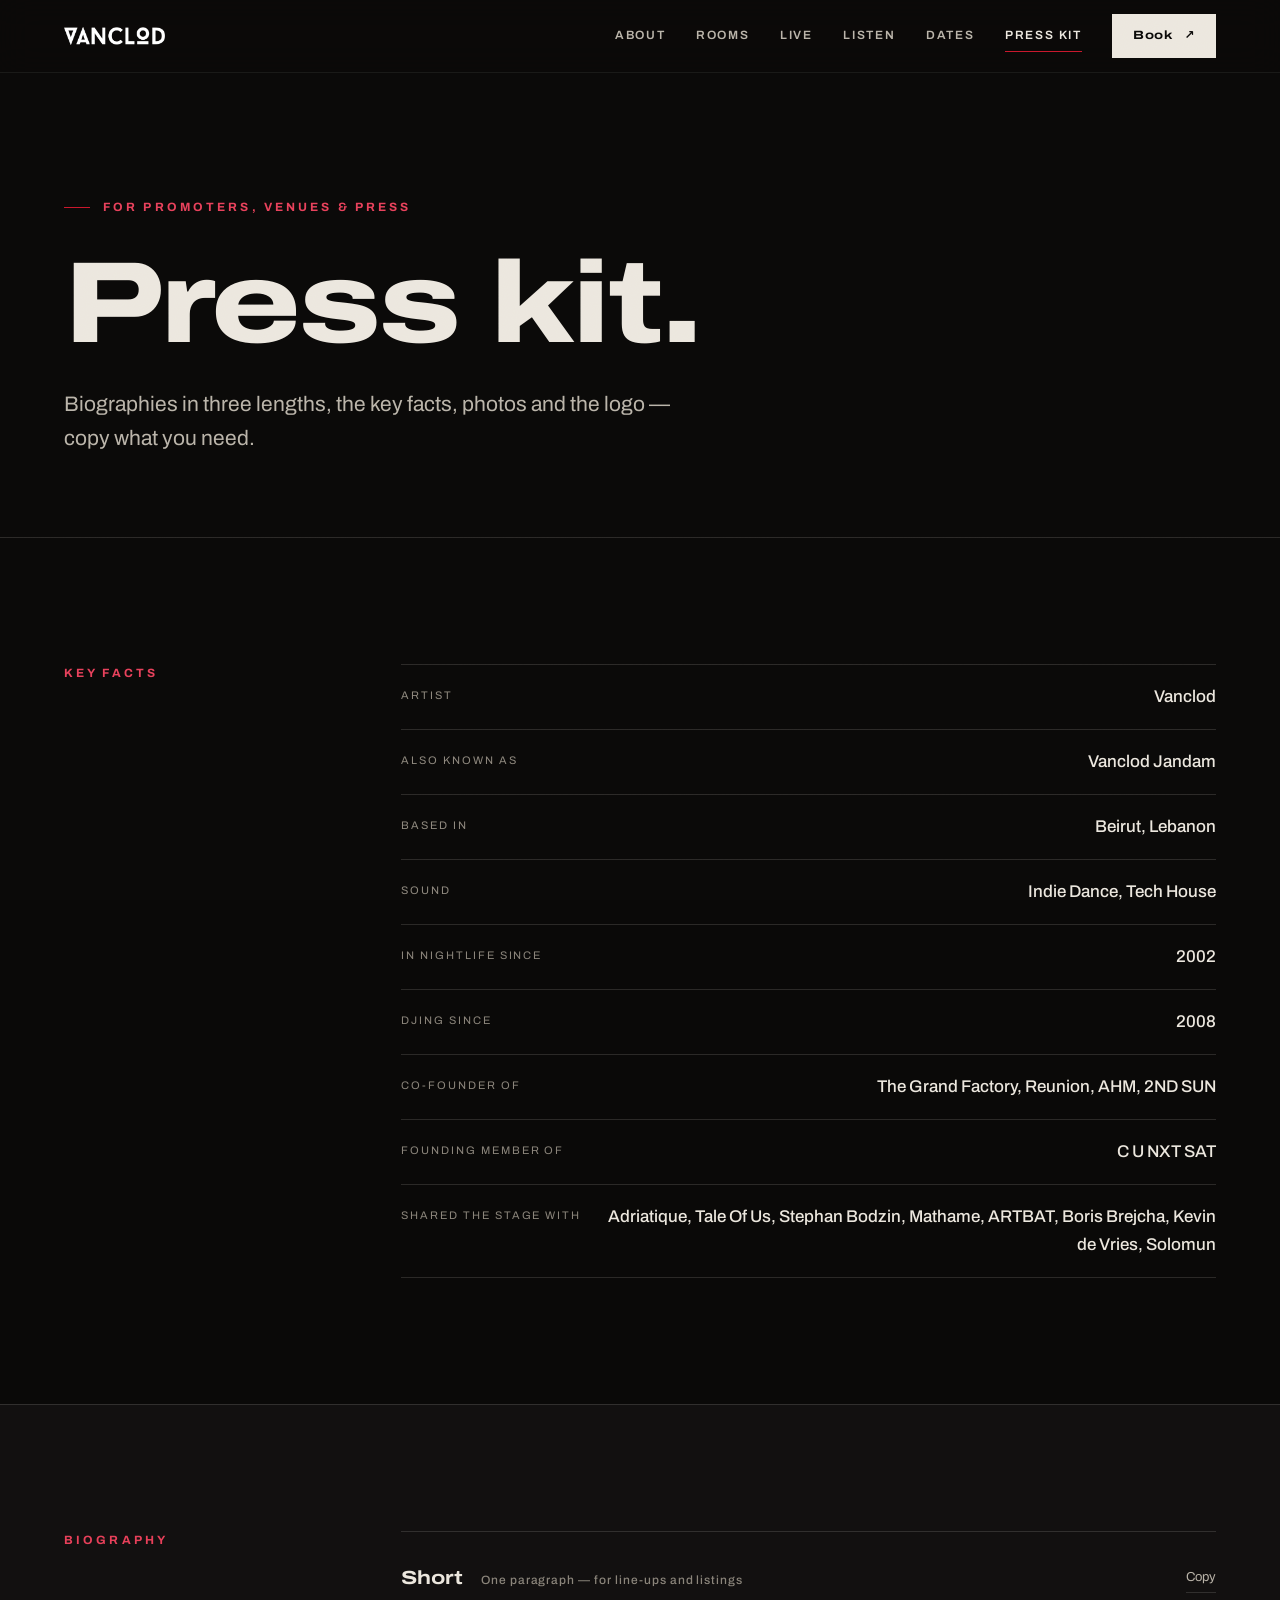
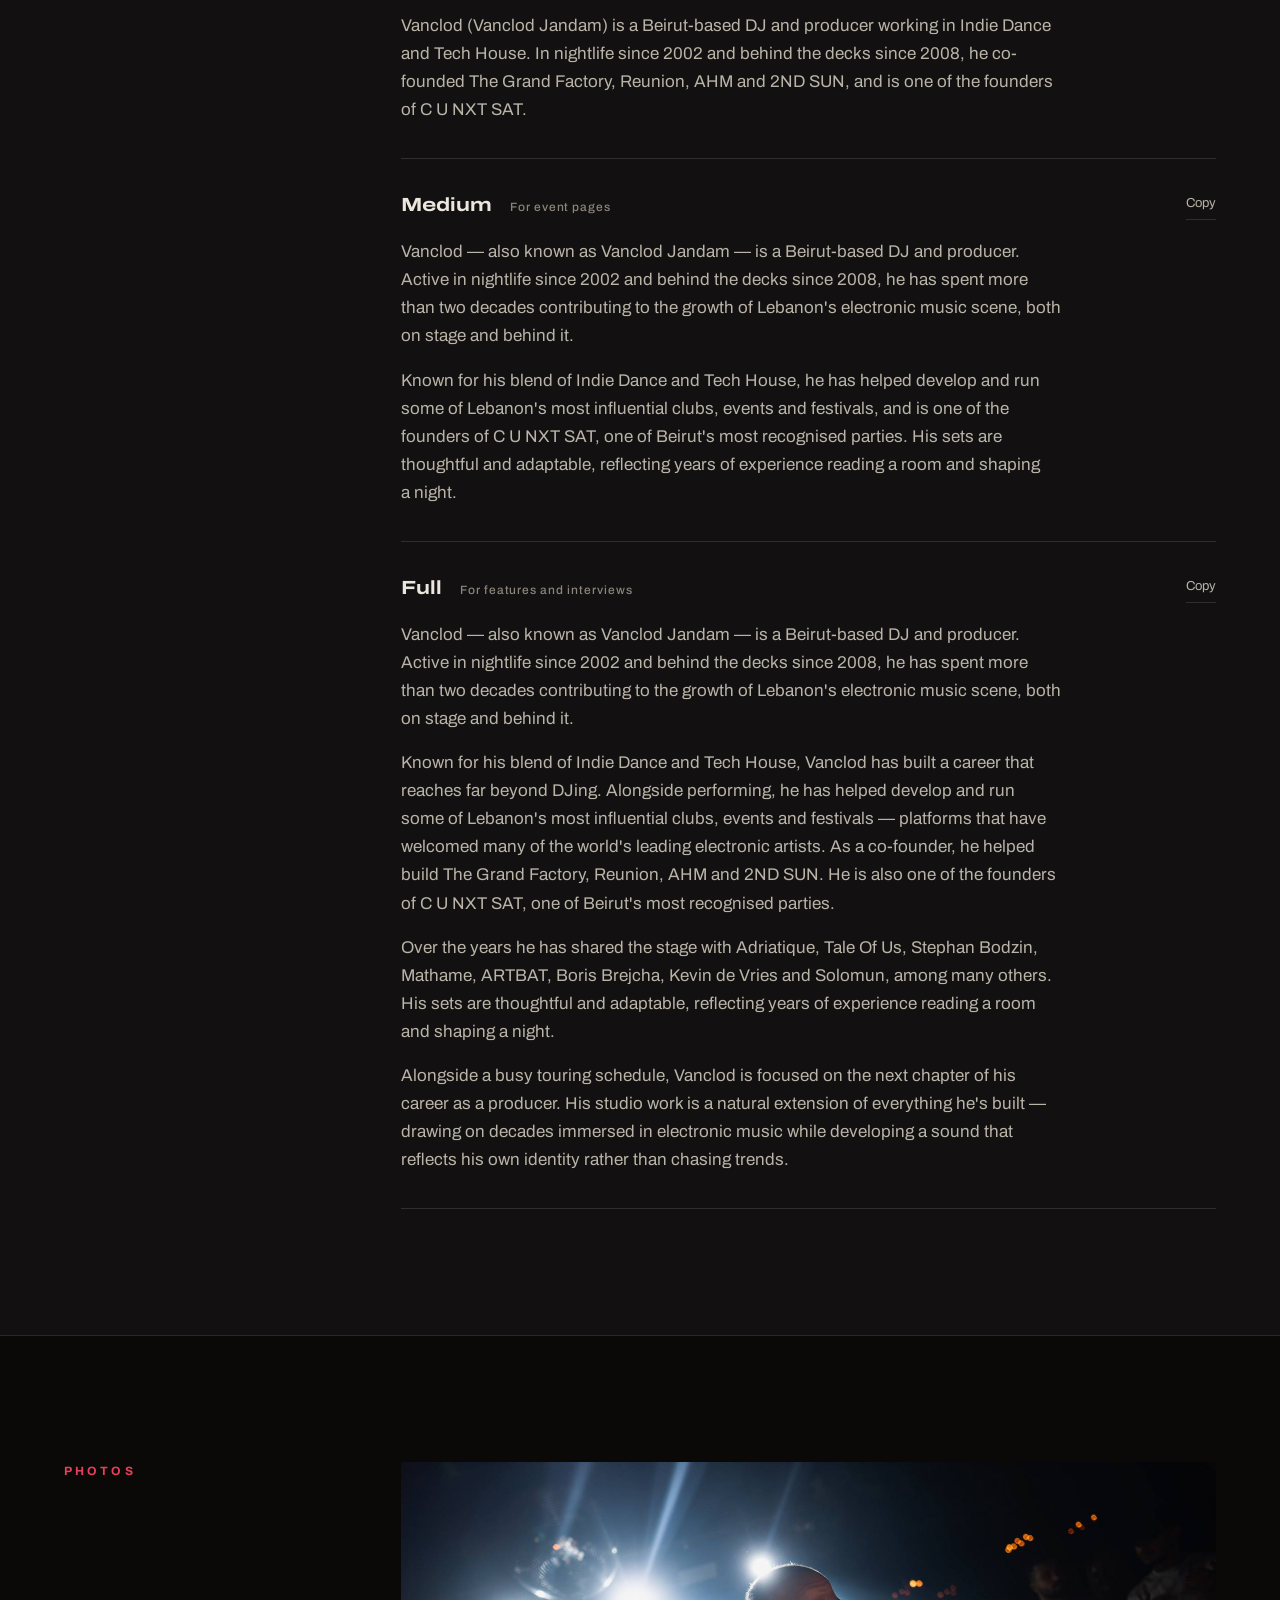
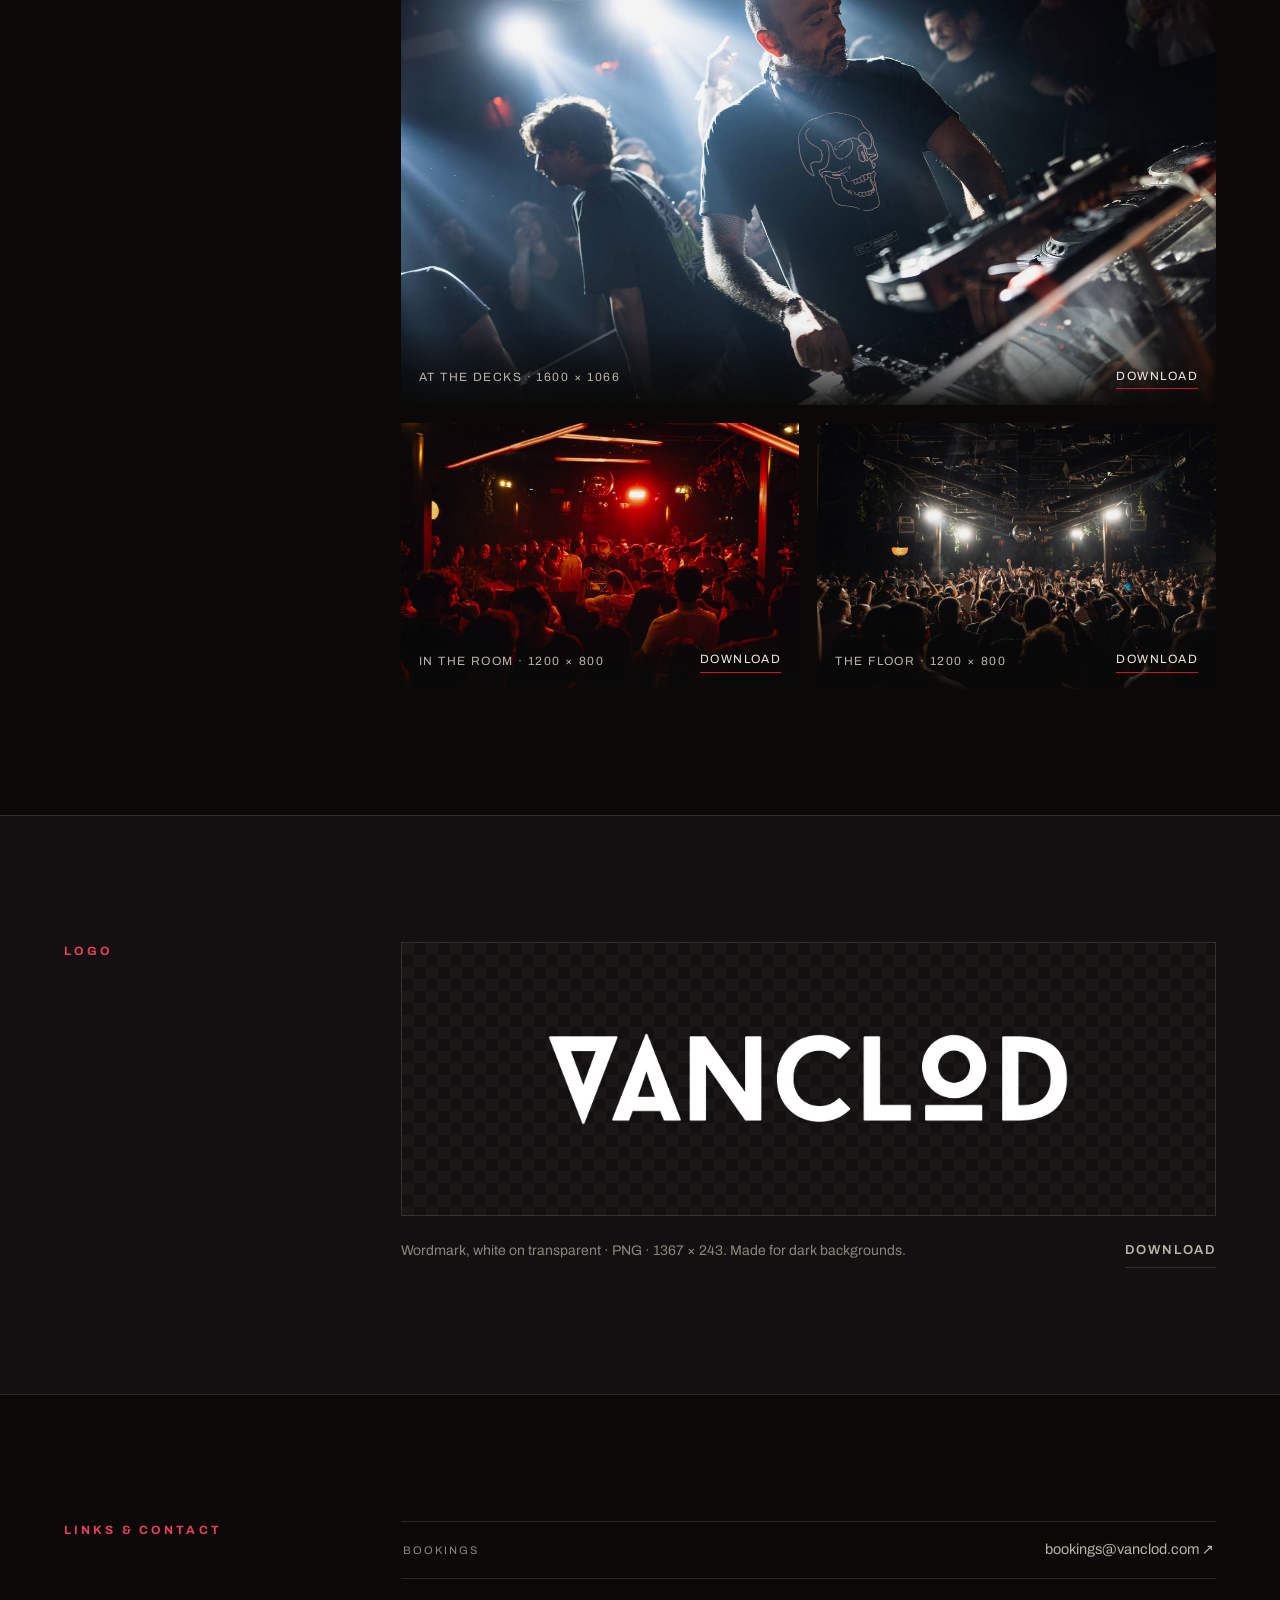
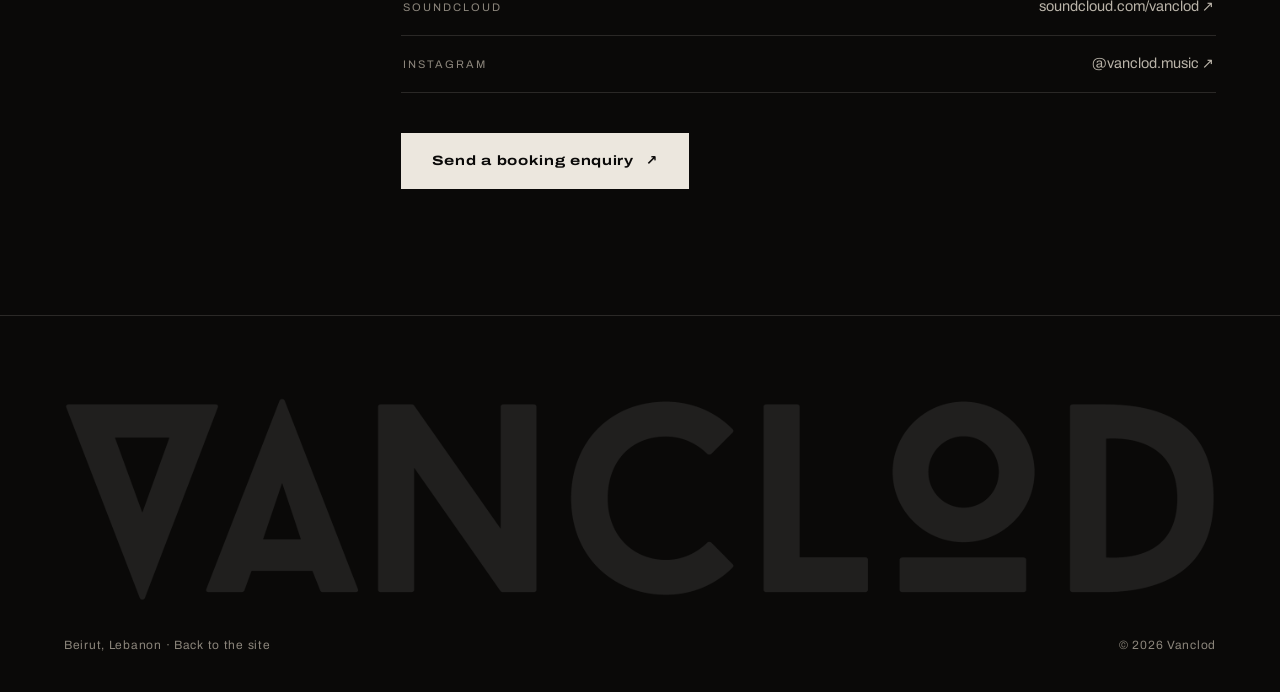
==== press.html @ 7188cd58 "Vanclod site: multi-page rebuild of the single-file original Homepage, press kit and 404. Plain HTML" ====
<!DOCTYPE html>
<html lang="en">
<head>
<meta charset="UTF-8">
<meta name="viewport" content="width=device-width, initial-scale=1">
<title>Press kit — Vanclod</title>
<meta name="description" content="Vanclod press kit: biographies in three lengths, key facts, press photos and logo for promoters, venues and press.">
<meta name="theme-color" content="#0a0908">
<meta property="og:type" content="website">
<meta property="og:title" content="Press kit — Vanclod">
<meta property="og:description" content="Biographies, key facts, press photos and logo.">
<meta property="og:image" content="assets/img/og.jpg">
<link rel="icon" href="assets/img/favicon.svg" type="image/svg+xml">
<link rel="apple-touch-icon" href="assets/img/apple-touch-icon.png">
<link rel="preconnect" href="https://fonts.googleapis.com">
<link rel="preconnect" href="https://fonts.gstatic.com" crossorigin>
<link href="https://fonts.googleapis.com/css2?family=Archivo:wdth,wght@62..125,400..900&display=swap" rel="stylesheet">
<link rel="stylesheet" href="assets/css/site.css">
<script>document.documentElement.className='js'</script>
</head>
<body>
<a class="skip" href="#main">Skip to content</a>

<nav class="nav solid" id="nav" aria-label="Main">
  <a href="index.html" aria-label="Vanclod — home"><img class="mark" src="assets/img/wordmark.png" width="1367" height="243" alt=""></a>
  <button class="nav-toggle" id="toggle" aria-label="Menu" aria-expanded="false" aria-controls="links"><span></span><span></span><span></span></button>
  <div class="nav-links" id="links">
    <a href="index.html#about">About</a>
    <a href="index.html#rooms">Rooms</a>
    <a href="index.html#stage">Live</a>
    <a href="index.html#listen">Listen</a>
    <a href="index.html#dates">Dates</a>
    <a href="press.html" aria-current="page">Press kit</a>
    <a class="btn" href="index.html#contact">Book <span class="arw" aria-hidden="true">↗</span></a>
  </div>
</nav>

<main id="main">
  <header class="page-head">
    <div class="wrap">
      <div class="eyebrow" data-reveal>For promoters, venues &amp; press</div>
      <h1 class="display" data-reveal>Press kit.</h1>
      <p data-reveal style="--d:1">Biographies in three lengths, the key facts, photos and the logo — copy what you need.</p>
    </div>
  </header>

  <section class="pad rule">
    <div class="wrap kit-grid">
      <h2>Key facts</h2>
      <dl class="facts" data-reveal>
        <div><dt>Artist</dt><dd>Vanclod</dd></div>
        <div><dt>Also known as</dt><dd>Vanclod Jandam</dd></div>
        <div><dt>Based in</dt><dd>Beirut, Lebanon</dd></div>
        <div><dt>Sound</dt><dd>Indie Dance, Tech House</dd></div>
        <div><dt>In nightlife since</dt><dd class="num">2002</dd></div>
        <div><dt>DJing since</dt><dd class="num">2008</dd></div>
        <div><dt>Co-founder of</dt><dd>The Grand Factory, Reunion, AHM, 2ND SUN</dd></div>
        <div><dt>Founding member of</dt><dd>C U NXT SAT</dd></div>
        <div><dt>Shared the stage with</dt><dd>Adriatique, Tale Of Us, Stephan Bodzin, Mathame, ARTBAT, Boris Brejcha, Kevin de Vries, Solomun</dd></div>
      </dl>
    </div>
  </section>

  <section class="pad rule tint">
    <div class="wrap kit-grid">
      <h2>Biography</h2>
      <div>
        <article class="bio" id="bio-short" data-reveal>
          <div class="bio-head"><h3>Short <span>One paragraph — for line-ups and listings</span></h3><button class="linkbtn" type="button" data-copy="bio-short">Copy</button></div>
          <p>Vanclod (Vanclod Jandam) is a Beirut-based DJ and producer working in Indie Dance and Tech House. In nightlife since 2002 and behind the decks since 2008, he co-founded The Grand Factory, Reunion, AHM and 2ND SUN, and is one of the founders of C U NXT SAT.</p>
        </article>
        <article class="bio" id="bio-medium" data-reveal>
          <div class="bio-head"><h3>Medium <span>For event pages</span></h3><button class="linkbtn" type="button" data-copy="bio-medium">Copy</button></div>
          <p>Vanclod — also known as Vanclod Jandam — is a Beirut-based DJ and producer. Active in nightlife since 2002 and behind the decks since 2008, he has spent more than two decades contributing to the growth of Lebanon's electronic music scene, both on stage and behind it.</p>
          <p>Known for his blend of Indie Dance and Tech House, he has helped develop and run some of Lebanon's most influential clubs, events and festivals, and is one of the founders of C U NXT SAT, one of Beirut's most recognised parties. His sets are thoughtful and adaptable, reflecting years of experience reading a room and shaping a night.</p>
        </article>
        <article class="bio" id="bio-full" data-reveal>
          <div class="bio-head"><h3>Full <span>For features and interviews</span></h3><button class="linkbtn" type="button" data-copy="bio-full">Copy</button></div>
          <p>Vanclod — also known as Vanclod Jandam — is a Beirut-based DJ and producer. Active in nightlife since 2002 and behind the decks since 2008, he has spent more than two decades contributing to the growth of Lebanon's electronic music scene, both on stage and behind it.</p>
          <p>Known for his blend of Indie Dance and Tech House, Vanclod has built a career that reaches far beyond DJing. Alongside performing, he has helped develop and run some of Lebanon's most influential clubs, events and festivals — platforms that have welcomed many of the world's leading electronic artists. As a co-founder, he helped build The Grand Factory, Reunion, AHM and 2ND SUN. He is also one of the founders of C U NXT SAT, one of Beirut's most recognised parties.</p>
          <p>Over the years he has shared the stage with Adriatique, Tale Of Us, Stephan Bodzin, Mathame, ARTBAT, Boris Brejcha, Kevin de Vries and Solomun, among many others. His sets are thoughtful and adaptable, reflecting years of experience reading a room and shaping a night.</p>
          <p>Alongside a busy touring schedule, Vanclod is focused on the next chapter of his career as a producer. His studio work is a natural extension of everything he's built — drawing on decades immersed in electronic music while developing a sound that reflects his own identity rather than chasing trends.</p>
        </article>
      </div>
    </div>
  </section>

  <section class="pad rule">
    <div class="wrap kit-grid">
      <h2>Photos</h2>
      <div class="shots">
        <figure class="shot" data-reveal>
          <img src="assets/img/hero.jpg" width="1600" height="1066" loading="lazy" alt="Vanclod at the decks, backlit by stage lights">
          <figcaption class="bar"><span>At the decks · 1600 × 1066</span><a href="assets/img/hero.jpg" download="vanclod-at-the-decks.jpg">Download</a></figcaption>
        </figure>
        <figure class="shot" data-reveal>
          <img src="assets/img/room.jpg" width="1200" height="800" loading="lazy" alt="Vanclod playing at the centre of a crowd, the room lit red">
          <figcaption class="bar"><span>In the room · 1200 × 800</span><a href="assets/img/room.jpg" download="vanclod-in-the-room.jpg">Download</a></figcaption>
        </figure>
        <figure class="shot" data-reveal style="--d:1">
          <img src="assets/img/floor.jpg" width="1200" height="800" loading="lazy" alt="A packed dance floor under a mirror ball, hands in the air">
          <figcaption class="bar"><span>The floor · 1200 × 800</span><a href="assets/img/floor.jpg" download="vanclod-the-floor.jpg">Download</a></figcaption>
        </figure>
      </div>
    </div>
  </section>

  <section class="pad rule tint">
    <div class="wrap kit-grid">
      <h2>Logo</h2>
      <div data-reveal>
        <div class="logo-tile"><img src="assets/img/wordmark.png" width="1367" height="243" loading="lazy" alt="Vanclod wordmark, white"></div>
        <div class="logo-meta"><span>Wordmark, white on transparent · PNG · 1367 × 243. Made for dark backgrounds.</span><a class="tlink" href="assets/img/wordmark.png" download="vanclod-wordmark-white.png">Download</a></div>
      </div>
    </div>
  </section>

  <section class="pad rule">
    <div class="wrap kit-grid">
      <h2>Links &amp; contact</h2>
      <div data-reveal>
        <div class="direct" id="booking-links">
          <a href="mailto:bookings@vanclod.com" data-email><span class="k">Bookings</span><span><span data-email-text>bookings@vanclod.com</span>&nbsp;↗</span></a>
          <a href="https://soundcloud.com/vanclod" target="_blank" rel="noopener"><span class="k">SoundCloud</span><span>soundcloud.com/vanclod&nbsp;↗</span></a>
          <a href="https://www.instagram.com/vanclod.music/" target="_blank" rel="noopener"><span class="k">Instagram</span><span>@vanclod.music&nbsp;↗</span></a>
        </div>
        <a class="btn" href="index.html#contact">Send a booking enquiry <span class="arw" aria-hidden="true">↗</span></a>
      </div>
    </div>
  </section>
</main>

<footer>
  <div class="wrap">
    <img class="foot-mark" src="assets/img/wordmark.png" width="1367" height="243" alt="" loading="lazy">
    <div class="foot-base">
      <span>Beirut, Lebanon · <a href="index.html">Back to the site</a></span>
      <span>© <span data-year></span> Vanclod</span>
    </div>
  </div>
</footer>

<script src="assets/js/config.js"></script>
<script src="assets/js/site.js"></script>
</body>
</html>
---- assets/css/site.css ----
/* Vanclod — site styles. One family (Archivo variable), three widths. */

:root{
  --ink:#0a0908;
  --ink-2:#121010;
  --ink-3:#1a1816;
  --bone:#ece7de;
  --bone-dim:#b9b3a8;
  --muted:#8b857b;
  --crimson:#c8172b;
  --crimson-hi:#e8405a;      /* crimson for small text: passes contrast on ink */
  --line:rgba(236,231,222,.14);
  --line-soft:rgba(236,231,222,.07);
  --ease:cubic-bezier(.16,1,.3,1);
  --maxw:1320px;
  --gutter:clamp(20px,5vw,72px);
  --z-nav:50;
  --z-menu:60;
  --z-grain:90;
  --z-skip:100;
}

*,*::before,*::after{box-sizing:border-box;margin:0;padding:0}
html{scroll-behavior:smooth;overflow-x:clip;-webkit-text-size-adjust:100%}
body{
  background:var(--ink);color:var(--bone);
  font-family:'Archivo',system-ui,sans-serif;font-size:17px;line-height:1.65;
  -webkit-font-smoothing:antialiased;overflow-x:clip;
}
::selection{background:var(--crimson);color:#fff}
a{color:inherit;text-decoration:none}
img{display:block;max-width:100%;height:auto}
button{font:inherit;color:inherit}
:focus-visible{outline:2px solid var(--crimson-hi);outline-offset:3px}
.wrap{max-width:var(--maxw);margin:0 auto;padding:0 var(--gutter)}
.vh{position:absolute;width:1px;height:1px;overflow:hidden;clip-path:inset(50%);white-space:nowrap}

.skip{position:fixed;left:16px;top:-60px;z-index:var(--z-skip);background:var(--bone);color:var(--ink);padding:10px 16px;font-size:14px;font-weight:600;transition:top .2s}
.skip:focus{top:16px}

/* film grain over everything, so flat ink never reads as flat */
body::after{
  content:"";position:fixed;inset:0;z-index:var(--z-grain);pointer-events:none;opacity:.07;mix-blend-mode:overlay;
  background-image:url("data:image/svg+xml;utf8,<svg xmlns='http://www.w3.org/2000/svg' width='220' height='220'><filter id='n'><feTurbulence type='fractalNoise' baseFrequency='.9' numOctaves='2' stitchTiles='stitch'/><feColorMatrix values='0 0 0 0 1  0 0 0 0 1  0 0 0 0 1  0 0 0 .9 0'/></filter><rect width='100%' height='100%' filter='url(%23n)'/></svg>");
}

/* ---------- type ---------- */
.display{font-stretch:125%;font-weight:800;line-height:.98;letter-spacing:-.02em;text-wrap:balance}
.eyebrow{
  display:flex;align-items:center;gap:13px;margin-bottom:30px;
  font-size:12px;font-weight:700;letter-spacing:.26em;text-transform:uppercase;color:var(--crimson-hi);
}
.eyebrow::before{content:"";width:26px;height:1px;background:var(--crimson)}
.num{font-variant-numeric:tabular-nums}
p{text-wrap:pretty}

/* ---------- buttons ---------- */
.btn{
  display:inline-flex;align-items:center;gap:12px;cursor:pointer;
  font-stretch:125%;font-weight:700;font-size:13.5px;letter-spacing:.05em;
  padding:16px 30px;border:1px solid var(--bone);background:var(--bone);color:var(--ink);
  transition:background .3s var(--ease),color .3s var(--ease),border-color .3s var(--ease),transform .3s var(--ease);
}
.btn:hover{background:var(--crimson);border-color:var(--crimson);color:#fff}
.btn:active{transform:translateY(1px) scale(.985)}
.btn .arw{transition:transform .3s var(--ease)}
.btn:hover .arw{transform:translate(3px,-3px)}
.btn.ghost{background:transparent;color:var(--bone);border-color:var(--line)}
.btn.ghost:hover{background:transparent;border-color:var(--crimson);color:var(--bone)}
.btn[disabled]{opacity:.55;cursor:progress}
.tlink{
  display:inline-flex;align-items:center;gap:10px;font-size:13px;font-weight:600;letter-spacing:.14em;text-transform:uppercase;
  color:var(--bone-dim);padding:6px 0;border-bottom:1px solid var(--line);transition:color .25s,border-color .25s;
}
.tlink:hover{color:var(--bone);border-color:var(--crimson)}

/* ---------- nav ---------- */
.nav{
  position:fixed;top:0;left:0;right:0;z-index:var(--z-nav);
  display:flex;align-items:center;justify-content:space-between;gap:24px;
  padding:22px var(--gutter);border-bottom:1px solid transparent;
  transition:background .4s ease,border-color .4s ease,padding .4s ease;
}
.nav.scrolled,.nav.solid{background:rgba(10,9,8,.8);-webkit-backdrop-filter:blur(16px) saturate(1.2);backdrop-filter:blur(16px) saturate(1.2);border-bottom-color:var(--line-soft);padding-top:14px;padding-bottom:14px}
.nav .mark{height:18px;width:auto}
.nav-links{display:flex;gap:30px;align-items:center}
.nav-links a:not(.btn){
  position:relative;padding:6px 0;font-size:12px;font-weight:600;letter-spacing:.15em;text-transform:uppercase;
  color:var(--bone-dim);transition:color .25s;
}
.nav-links a:not(.btn)::after{content:"";position:absolute;left:0;right:0;bottom:0;height:1px;background:var(--crimson);transform:scaleX(0);transform-origin:left;transition:transform .35s var(--ease)}
.nav-links a:not(.btn):hover,.nav-links a[aria-current]{color:var(--bone)}
.nav-links a:not(.btn):hover::after,.nav-links a[aria-current]::after{transform:scaleX(1)}
.nav-links .btn{padding:11px 20px;font-size:12px}
.nav-progress{position:absolute;left:0;bottom:-1px;height:1px;width:100%;background:var(--crimson);transform:scaleX(0);transform-origin:left}
.nav-toggle{display:none;background:none;border:none;cursor:pointer;padding:10px;margin-right:-10px}
.nav-toggle span{display:block;width:26px;height:2px;background:var(--bone);transition:transform .35s var(--ease),opacity .2s}
.nav-toggle span + span{margin-top:6px}
.nav-toggle[aria-expanded="true"] span:nth-child(1){transform:translateY(8px) rotate(45deg)}
.nav-toggle[aria-expanded="true"] span:nth-child(2){opacity:0}
.nav-toggle[aria-expanded="true"] span:nth-child(3){transform:translateY(-8px) rotate(-45deg)}

/* ---------- hero ---------- */
.hero{position:relative;min-height:100svh;display:flex;align-items:flex-end;overflow:hidden;isolation:isolate}
.hero-bg{position:absolute;inset:-6% 0 -6% 0;z-index:-1;will-change:transform}
.hero-bg img{width:100%;height:100%;object-fit:cover;object-position:52% 30%;filter:saturate(.92) contrast(1.05);animation:heroIn 2.4s var(--ease) both}
@keyframes heroIn{from{transform:scale(1.09);opacity:.2}to{transform:scale(1);opacity:1}}
.hero::before{content:"";position:absolute;inset:0;z-index:-1;
  background:
    radial-gradient(110% 70% at 72% 18%,rgba(200,23,43,.16),transparent 58%),
    linear-gradient(90deg,rgba(10,9,8,.74) 0%,rgba(10,9,8,.38) 36%,transparent 66%),
    linear-gradient(180deg,rgba(10,9,8,.55) 0%,rgba(10,9,8,.05) 26%,rgba(10,9,8,.5) 56%,rgba(10,9,8,.93) 84%,var(--ink) 100%);
}
.hero-inner{width:100%;padding-bottom:clamp(36px,6vh,72px)}
.hero .eyebrow{color:var(--bone-dim);font-weight:600;letter-spacing:.24em;margin-bottom:26px}
.hero .eyebrow::before{width:38px}

/* the wordmark: each letter scrambles, then resolves into the real logo */
.hero-mark{width:min(820px,100%);aspect-ratio:1367/243;container-type:inline-size;position:relative;margin-bottom:30px}
.hero-mark > img{width:100%;height:100%}
.js .hero-mark:not(.ready) > img{opacity:0;animation:fadeUp .01s 1.5s forwards}
.hero-mark .cells{position:absolute;inset:0;display:flex}
.hero-mark .cell{position:relative;flex:none;height:100%;overflow:hidden}
.hero-mark .cell img{position:absolute;top:0;height:100%;max-width:none;transition:opacity .18s linear}
.hero-mark .cell .g{
  position:absolute;inset:0;display:flex;align-items:center;justify-content:space-around;
  font-weight:700;font-size:25.2cqw;line-height:1;letter-spacing:-.02em;color:var(--bone);
  transition:opacity .12s linear;
}
.hero-mark .cell.live img{opacity:0}
.hero-mark .cell:not(.live) .g{opacity:0}

.hero-tag{font-stretch:125%;font-weight:600;font-size:clamp(15px,2.2vw,22px);line-height:1.28;max-width:34ch;color:var(--bone)}
.hero-tag b{font-weight:600;text-decoration:underline;text-decoration-color:var(--crimson);text-decoration-thickness:2px;text-underline-offset:6px}
.hero-cta{display:flex;flex-wrap:wrap;align-items:center;gap:18px 30px;margin-top:36px}
.hero-meta{
  display:grid;grid-template-columns:repeat(3,1fr);gap:20px;margin-top:clamp(40px,7vh,76px);padding-top:20px;border-top:1px solid var(--line);
  font-size:11.5px;letter-spacing:.2em;text-transform:uppercase;color:var(--muted);
}
.hero-meta b{display:block;color:var(--bone-dim);font-weight:600;margin-top:4px;letter-spacing:.12em}
.hero-meta div:nth-child(2){text-align:center}
.hero-meta div:nth-child(3){text-align:right}
.js .hero [data-in]{opacity:0;transform:translateY(18px);animation:fadeUp 1s var(--ease) forwards;animation-delay:calc(var(--i,0) * 110ms + 500ms)}
@keyframes fadeUp{to{opacity:1;transform:none}}

/* ---------- sections ---------- */
section{position:relative}
.pad{padding:clamp(90px,14vh,170px) 0}
.rule{border-top:1px solid var(--line)}
.tint{background:var(--ink-2)}

.js [data-reveal]{opacity:0;transform:translateY(26px);transition:opacity 1s var(--ease),transform 1s var(--ease);transition-delay:calc(var(--d,0) * 90ms)}
.js [data-reveal].in{opacity:1;transform:none}
/* the clip sits on the inner picture: a fully clipped element never reports as intersecting */
[data-clip] > picture{display:block;height:100%}
.js [data-clip] > picture{clip-path:inset(0 0 100% 0);transition:clip-path 1.3s var(--ease)}
.js [data-clip].in > picture{clip-path:inset(0)}
.js [data-clip] img{transform:scale(1.12);transition:transform 1.8s var(--ease)}
.js [data-clip].in img{transform:scale(1)}

/* ---------- statement ---------- */
.statement{padding:clamp(110px,20vh,230px) 0}
.statement p{font-stretch:125%;font-weight:800;font-size:clamp(30px,6.2vw,92px);line-height:1.02;letter-spacing:-.025em;max-width:16ch}
.statement .w{transition:opacity .5s ease,color .5s ease}
.js .statement .w{opacity:.16}
.js .statement .w.on{opacity:1}
.statement .w.hot.on{color:var(--crimson-hi)}

/* ---------- about ---------- */
.about-grid{display:grid;grid-template-columns:1.5fr 1fr;gap:clamp(40px,7vw,120px);align-items:start}
.about-body p{color:var(--bone-dim);margin-bottom:22px;max-width:60ch}
.about-body p:first-child{font-size:clamp(19px,1.9vw,24px);line-height:1.5;color:var(--bone)}
.about-body strong{color:var(--bone);font-weight:600}
.facts{border-top:1px solid var(--line)}
.facts div{display:flex;justify-content:space-between;gap:20px;padding:18px 0;border-bottom:1px solid var(--line)}
.facts dt{font-size:11px;letter-spacing:.18em;text-transform:uppercase;color:var(--muted);flex:none;padding-top:3px}
.facts dd{text-align:right;font-weight:500;color:var(--bone)}

/* ---------- chapters: horizontal inside vertical ---------- */
.chapters{border-top:1px solid var(--line);background:var(--ink-2)}
.ch-pin{padding:clamp(80px,12vh,130px) 0}
.ch-head{width:100%;display:flex;justify-content:space-between;align-items:flex-end;gap:24px;margin-bottom:clamp(30px,6vh,64px)}
.ch-head .eyebrow{margin-bottom:0}
.ch-count{font-size:12px;letter-spacing:.2em;color:var(--muted)}
.ch-count b{color:var(--bone);font-weight:600}
.ch-track{display:flex;gap:clamp(24px,4vw,64px);padding:0 var(--gutter);overflow-x:auto;scroll-snap-type:x mandatory;scrollbar-width:none}
.ch-track::-webkit-scrollbar{display:none}
.ch{flex:none;width:min(84vw,760px);scroll-snap-align:start;padding:34px 0 0;border-top:1px solid var(--line);position:relative}
.ch::before{content:"";position:absolute;top:-4px;left:0;width:7px;height:7px;border-radius:50%;background:var(--crimson)}
.ch .k{font-size:12px;letter-spacing:.2em;text-transform:uppercase;color:var(--muted);margin-bottom:22px}
.ch .big{font-stretch:125%;font-weight:800;font-size:clamp(64px,13vw,190px);line-height:.9;letter-spacing:-.04em;margin-bottom:28px;white-space:nowrap}
.ch .big.word{font-size:clamp(38px,7.4vw,108px);letter-spacing:-.03em;line-height:.95;white-space:normal}
.ch h3{font-stretch:125%;font-weight:700;font-size:clamp(19px,2vw,26px);line-height:1.15;margin-bottom:12px}
.ch p{color:var(--bone-dim);max-width:44ch}
.ch-bar{height:1px;background:var(--line);margin:clamp(30px,6vh,60px) var(--gutter) 0;position:relative;display:none}
.ch-bar i{position:absolute;inset:0;background:var(--crimson);transform:scaleX(0);transform-origin:left}
.chapters.pinned{height:calc(100svh + var(--ch-len,0px))}
.chapters.pinned .ch-pin{position:sticky;top:0;height:100svh;display:flex;flex-direction:column;justify-content:center;overflow:hidden;padding:70px 0 0}
.chapters.pinned .ch-track{overflow:visible;will-change:transform;scroll-snap-type:none}
.chapters.pinned .ch-bar{display:block}

/* ---------- rooms ---------- */
.rooms-grid{display:grid;grid-template-columns:1.05fr 1fr;gap:clamp(40px,6vw,96px);align-items:start}
.rooms-lede{font-size:clamp(17px,1.7vw,21px);line-height:1.5;color:var(--bone-dim);max-width:40ch;margin-bottom:48px}
.rooms-lede b{color:var(--bone);font-weight:600}
.venues{list-style:none;border-top:1px solid var(--line)}
.venue{display:flex;align-items:baseline;gap:22px;padding:28px 4px;border-bottom:1px solid var(--line);position:relative;transition:padding-left .45s var(--ease)}
.venue::before{content:"";position:absolute;inset:0;background:linear-gradient(90deg,rgba(200,23,43,.1),transparent 70%);opacity:0;transition:opacity .4s}
.venue:hover{padding-left:18px}
.venue:hover::before{opacity:1}
.venue .idx{font-size:12px;color:var(--crimson-hi);font-weight:700;letter-spacing:.1em;width:28px;flex:none}
.venue .name{font-weight:800;font-size:clamp(24px,3.6vw,44px);letter-spacing:-.015em;line-height:1;font-variation-settings:"wdth" 100;transition:font-variation-settings .5s var(--ease)}
.venue:hover .name{font-variation-settings:"wdth" 125}
.venue .role{margin-left:auto;font-size:11px;letter-spacing:.18em;text-transform:uppercase;color:var(--muted);flex:none}
.rooms-photo{position:sticky;top:110px;aspect-ratio:4/5;overflow:hidden;background:var(--ink-3)}
.rooms-photo img,.studio-photo img{width:100%;height:100%;object-fit:cover}
.rooms-photo::after{content:"";position:absolute;inset:0;background:linear-gradient(200deg,transparent 45%,rgba(10,9,8,.55));pointer-events:none}
.cap{position:absolute;left:18px;bottom:16px;z-index:1;font-size:11px;letter-spacing:.18em;text-transform:uppercase;color:var(--bone-dim)}

/* ---------- stage ---------- */
.stage{overflow:hidden}
.stage-head{display:flex;justify-content:space-between;align-items:flex-end;gap:30px;flex-wrap:wrap;margin-bottom:56px}
.stage-head h2{font-size:clamp(30px,4.6vw,60px);max-width:14ch}
.stage-head p{color:var(--bone-dim);max-width:36ch;font-size:15.5px}
.marquee{border-top:1px solid var(--line);padding:30px 0;
  -webkit-mask-image:linear-gradient(90deg,transparent,#000 8%,#000 92%,transparent);mask-image:linear-gradient(90deg,transparent,#000 8%,#000 92%,transparent)}
.marquee:last-of-type{border-bottom:1px solid var(--line)}
.mtrack{display:flex;width:max-content;animation:slide 38s linear infinite}
.marquee.rev .mtrack{animation-direction:reverse;animation-duration:46s}
.marquee:hover .mtrack{animation-play-state:paused}
.mtrack span{font-stretch:125%;font-weight:800;font-size:clamp(30px,5.2vw,68px);letter-spacing:-.02em;line-height:1;padding:0 30px;display:flex;align-items:center;gap:60px;white-space:nowrap;transition:color .3s}
.mtrack span::after{content:"";width:9px;height:9px;border-radius:50%;background:var(--crimson);flex:none}
.marquee.rev .mtrack span{color:transparent;-webkit-text-stroke:1px var(--bone-dim)}
.marquee.rev .mtrack span:hover{color:var(--bone)}
@keyframes slide{to{transform:translateX(-50%)}}
.stage .note{margin-top:36px;color:var(--muted);font-size:13px;letter-spacing:.04em}

/* ---------- listen ---------- */
.listen-grid{display:grid;grid-template-columns:1fr 1.1fr;gap:clamp(40px,6vw,96px);align-items:start}
.listen h2{font-size:clamp(38px,6.4vw,92px);margin-bottom:28px}
.listen-lede{color:var(--bone-dim);max-width:42ch;margin-bottom:38px}
.genres{display:flex;flex-wrap:wrap;gap:10px;margin-bottom:44px}
.genres span{border:1px solid var(--line);padding:9px 16px;font-size:12px;font-weight:600;letter-spacing:.14em;text-transform:uppercase;color:var(--bone-dim)}
.channels{display:grid;gap:12px}
.channel{display:flex;align-items:center;gap:16px;padding:20px 24px;border:1px solid var(--line);background:var(--ink);transition:border-color .3s,background .3s,transform .4s var(--ease)}
.channel:hover{border-color:var(--crimson);background:var(--ink-3);transform:translateX(6px)}
.channel svg{width:24px;height:24px;flex:none;fill:var(--bone)}
.channel .c-t{font-stretch:125%;font-weight:700;font-size:16px;line-height:1.15}
.channel .c-s{font-size:12.5px;color:var(--muted)}
.channel .arw{margin-left:auto;color:var(--muted);transition:color .3s,transform .3s var(--ease)}
.channel:hover .arw{color:var(--crimson-hi);transform:translate(3px,-3px)}
.player{border:1px solid var(--line);background:var(--ink);min-height:450px;display:flex;position:relative}
.player iframe{width:100%;height:450px;border:0;display:block}
.player-facade{flex:1;display:flex;flex-direction:column;align-items:flex-start;justify-content:flex-end;gap:16px;padding:32px;cursor:pointer;border:0;text-align:left;
  background:linear-gradient(180deg,rgba(10,9,8,.2),rgba(10,9,8,.92)),url("../img/hero-960.webp") 60% 30%/cover}
.player-facade .play{width:68px;height:68px;border-radius:50%;background:var(--bone);display:grid;place-items:center;transition:background .3s,transform .4s var(--ease)}
.player-facade .play svg{width:22px;height:22px;fill:var(--ink);margin-left:3px;transition:fill .3s}
.player-facade:hover .play{background:var(--crimson);transform:scale(1.06)}
.player-facade:hover .play svg{fill:#fff}
.player-facade .t{font-stretch:125%;font-weight:700;font-size:20px;line-height:1.15}
.player-facade .s{font-size:12.5px;color:var(--bone-dim)}

/* ---------- studio ---------- */
.studio-grid{display:grid;grid-template-columns:1.1fr 1fr;gap:clamp(40px,6vw,96px);align-items:center}
.studio-photo{position:relative;aspect-ratio:4/3;overflow:hidden;background:var(--ink-3)}
.studio-photo::after{content:"";position:absolute;inset:0;background:radial-gradient(120% 100% at 30% 30%,transparent 45%,rgba(10,9,8,.5));pointer-events:none}
.studio h2{font-size:clamp(32px,5vw,68px);margin-bottom:30px}
.studio p{color:var(--bone-dim);max-width:50ch;margin-bottom:20px}

/* ---------- dates ---------- */
.dates-head{display:flex;justify-content:space-between;align-items:flex-end;gap:24px;flex-wrap:wrap;margin-bottom:48px}
.dates-head h2{font-size:clamp(30px,4.6vw,60px)}
.shows{list-style:none;border-top:1px solid var(--line)}
.show{display:grid;grid-template-columns:150px 1.2fr 1fr auto;gap:24px;align-items:center;padding:26px 4px;border-bottom:1px solid var(--line);transition:background .3s}
.show:hover{background:linear-gradient(90deg,rgba(200,23,43,.08),transparent 70%)}
.show .d{font-stretch:125%;font-weight:800;font-size:30px;line-height:1;letter-spacing:-.02em}
.show .d small{display:block;font-stretch:100%;font-weight:600;font-size:11px;letter-spacing:.18em;text-transform:uppercase;color:var(--muted);margin-top:6px}
.show .e{font-stretch:125%;font-weight:700;font-size:19px;line-height:1.2}
.show .v{color:var(--bone-dim);font-size:15px}
.dates-empty{border:1px solid var(--line);padding:clamp(32px,5vw,60px);display:flex;justify-content:space-between;align-items:center;gap:30px;flex-wrap:wrap}
.dates-empty p{color:var(--bone-dim);max-width:46ch}
.dates-empty p b{display:block;color:var(--bone);font-stretch:125%;font-weight:700;font-size:20px;margin-bottom:8px}

/* ---------- contact ---------- */
.contact-grid{display:grid;grid-template-columns:.85fr 1.15fr;gap:clamp(40px,6vw,96px);align-items:start}
.contact h2{font-size:clamp(38px,6vw,84px);margin-bottom:24px}
.contact-intro > p{color:var(--bone-dim);max-width:36ch;margin-bottom:34px}
.direct{border-top:1px solid var(--line);margin-bottom:40px}
.direct a{display:flex;align-items:center;justify-content:space-between;gap:14px;padding:16px 2px;border-bottom:1px solid var(--line);font-size:14.5px;color:var(--bone-dim);transition:color .25s,padding-left .35s var(--ease)}
.direct a:hover{color:var(--bone);padding-left:10px}
.direct .k{font-size:11px;letter-spacing:.18em;text-transform:uppercase;color:var(--muted)}
.brief{font-size:13.5px;color:var(--muted)}
.brief b{display:block;font-size:11px;letter-spacing:.18em;text-transform:uppercase;color:var(--bone-dim);margin-bottom:10px;font-weight:600}
.brief ul{list-style:none}
.brief li{padding:5px 0 5px 18px;position:relative}
.brief li::before{content:"";position:absolute;left:0;top:14px;width:8px;height:1px;background:var(--crimson)}

form.booking{display:grid;grid-template-columns:1fr 1fr;gap:20px 18px}
.field{display:flex;flex-direction:column;gap:9px;min-width:0}
.field.full{grid-column:1 / -1}
.field label{font-size:11px;font-weight:600;letter-spacing:.16em;text-transform:uppercase;color:var(--muted)}
.field label i{font-style:normal;color:var(--crimson-hi)}
.field input,.field select,.field textarea{
  width:100%;background:var(--ink-2);border:1px solid var(--line);color:var(--bone);
  padding:15px 16px;font-family:inherit;font-size:16px;border-radius:0;outline:none;
  transition:border-color .22s,background .22s;
}
.field textarea{resize:vertical;min-height:128px}
.field ::placeholder{color:#6a655d}
.field input:focus,.field select:focus,.field textarea:focus{border-color:var(--bone-dim);background:var(--ink-3)}
.field [aria-invalid="true"]{border-color:var(--crimson)}
.field .err{font-size:12.5px;color:var(--crimson-hi);min-height:0}
.field select{appearance:none;-webkit-appearance:none;cursor:pointer;color-scheme:dark;
  background-image:url("data:image/svg+xml;utf8,<svg xmlns='http://www.w3.org/2000/svg' width='12' height='8' viewBox='0 0 12 8'><path d='M1 1l5 5 5-5' stroke='%238b857b' stroke-width='1.5' fill='none'/></svg>");
  background-repeat:no-repeat;background-position:right 16px center;padding-right:42px}
.field select option{background:var(--ink-2);color:var(--bone)}
.field input[type=date]{color-scheme:dark}
.form-foot{grid-column:1 / -1;display:flex;align-items:center;gap:20px;flex-wrap:wrap;margin-top:6px}
.form-note{grid-column:1 / -1;font-size:14px;color:var(--bone-dim);min-height:22px}
.form-note.err{color:var(--crimson-hi)}
.form-note a{border-bottom:1px solid var(--line)}
.linkbtn{background:none;border:0;border-bottom:1px solid var(--line);cursor:pointer;font-size:13px;color:var(--bone-dim);padding:4px 0;transition:color .25s,border-color .25s}
.linkbtn:hover{color:var(--bone);border-color:var(--crimson)}

/* ---------- footer ---------- */
footer{border-top:1px solid var(--line);padding:clamp(60px,9vh,100px) 0 36px;overflow:hidden}
.foot-top{display:flex;justify-content:space-between;gap:40px;flex-wrap:wrap;margin-bottom:clamp(50px,9vh,100px)}
.foot-cta{font-stretch:125%;font-weight:800;font-size:clamp(26px,3.6vw,46px);line-height:1.02;letter-spacing:-.02em;max-width:14ch}
.foot-cta a{color:var(--crimson-hi);border-bottom:2px solid currentColor;transition:color .25s}
.foot-cta a:hover{color:var(--bone)}
.foot-cols{display:flex;gap:clamp(40px,7vw,110px)}
.foot-cols b{display:block;font-size:11px;letter-spacing:.2em;text-transform:uppercase;color:var(--muted);font-weight:600;margin-bottom:16px}
.foot-cols a{display:block;padding:5px 0;color:var(--bone-dim);font-size:15px;transition:color .25s}
.foot-cols a:hover{color:var(--bone)}
.foot-mark{width:100%;opacity:.09;margin-bottom:34px}
.foot-base{display:flex;justify-content:space-between;gap:20px;flex-wrap:wrap;font-size:12px;color:var(--muted);letter-spacing:.06em}
.foot-base a:hover{color:var(--bone)}

/* ---------- press page ---------- */
.page-head{padding:clamp(150px,22vh,230px) 0 clamp(60px,9vh,100px)}
.page-head h1{font-size:clamp(46px,9vw,140px);margin-bottom:26px}
.page-head p{color:var(--bone-dim);max-width:52ch;font-size:clamp(17px,1.7vw,21px)}
.kit-grid{display:grid;grid-template-columns:260px 1fr;gap:clamp(30px,6vw,96px);align-items:start}
.kit-grid > h2{font-size:12px;font-weight:700;letter-spacing:.26em;text-transform:uppercase;color:var(--crimson-hi);font-stretch:100%;position:sticky;top:100px}
.bio{border-top:1px solid var(--line);padding:30px 0 34px}
.bio:last-child{border-bottom:1px solid var(--line)}
.bio-head{display:flex;justify-content:space-between;align-items:center;gap:20px;margin-bottom:18px}
.bio-head h3{font-stretch:125%;font-weight:700;font-size:19px}
.bio-head span{font-size:12px;color:var(--muted);letter-spacing:.08em;margin-left:12px;font-stretch:100%;font-weight:500}
.bio p{color:var(--bone-dim);max-width:66ch;margin-bottom:16px}
.bio p:last-child{margin-bottom:0}
.shots{display:grid;grid-template-columns:repeat(2,1fr);gap:18px}
.shot{position:relative;overflow:hidden;background:var(--ink-3)}
.shot:first-child{grid-column:1 / -1}
.shot img{width:100%;aspect-ratio:3/2;object-fit:cover;transition:transform 1.2s var(--ease)}
.shot:hover img{transform:scale(1.04)}
.shot .bar{position:absolute;left:0;right:0;bottom:0;display:flex;justify-content:space-between;align-items:center;gap:16px;padding:40px 18px 16px;background:linear-gradient(transparent,rgba(10,9,8,.9));font-size:12px;letter-spacing:.12em;text-transform:uppercase;color:var(--bone-dim)}
.shot .bar a{color:var(--bone);border-bottom:1px solid var(--crimson);padding-bottom:2px}
.logo-tile{border:1px solid var(--line);padding:clamp(40px,7vw,90px);display:grid;place-items:center;background:
  repeating-conic-gradient(var(--ink-2) 0 25%,var(--ink-3) 0 50%) 0 0/24px 24px}
.logo-tile img{width:min(520px,100%)}
.logo-meta{display:flex;justify-content:space-between;align-items:center;gap:20px;flex-wrap:wrap;margin-top:18px;font-size:14px;color:var(--muted)}

/* ---------- 404 ---------- */
.lost{min-height:100svh;display:grid;place-items:center;text-align:center;padding:120px var(--gutter)}
.lost .big{font-stretch:125%;font-weight:900;font-size:clamp(110px,28vw,380px);line-height:.8;letter-spacing:-.06em;color:transparent;-webkit-text-stroke:1.5px var(--line)}
.lost h1{font-size:clamp(30px,5vw,64px);margin:-.4em 0 18px}
.lost p{color:var(--bone-dim);margin-bottom:34px}

/* ---------- responsive ---------- */
@media (max-width:1000px){
  .about-grid,.rooms-grid,.studio-grid,.contact-grid,.listen-grid,.kit-grid{grid-template-columns:1fr}
  .rooms-photo{position:relative;top:auto;aspect-ratio:16/10;order:-1}
  .studio-photo{order:-1}
  .kit-grid > h2{position:static}
  .show{grid-template-columns:110px 1fr auto;row-gap:6px}
  .show .v{grid-column:2}
}
@media (max-width:820px){
  .nav-toggle{display:block;position:relative;z-index:calc(var(--z-menu) + 1)}
  .nav-links{
    position:fixed;inset:0;z-index:var(--z-menu);flex-direction:column;align-items:flex-start;justify-content:center;gap:4px;
    padding:90px var(--gutter) 40px;background:rgba(10,9,8,.97);-webkit-backdrop-filter:blur(18px);backdrop-filter:blur(18px);
    opacity:0;visibility:hidden;transition:opacity .35s ease,visibility .35s;
  }
  .nav-links.open{opacity:1;visibility:visible}
  .nav-links a:not(.btn){font-stretch:125%;font-weight:800;font-size:clamp(30px,9vw,46px);letter-spacing:-.02em;text-transform:none;color:var(--bone);padding:8px 0;
    transform:translateY(16px);opacity:0;transition:transform .6s var(--ease),opacity .6s var(--ease);transition-delay:calc(var(--n,0) * 50ms)}
  .nav-links.open a:not(.btn){transform:none;opacity:1}
  .nav-links a:not(.btn)::after{display:none}
  .nav-links .btn{margin-top:26px;padding:16px 30px;font-size:13.5px}
  body.locked{overflow:hidden}
}
@media (max-width:640px){
  body{font-size:16px}
  .hero-meta{grid-template-columns:1fr 1fr;font-size:10.5px}
  .hero-meta div:nth-child(2){text-align:right}
  .hero-meta div:nth-child(3){display:none}
  .venue .role{display:none}
  form.booking{grid-template-columns:1fr}
  .shots{grid-template-columns:1fr}
  .foot-cols{gap:48px}
  .show{grid-template-columns:1fr auto}
  .show .d{grid-column:1 / -1;font-size:24px}
  .show .v{grid-column:1}
}
@media (prefers-reduced-motion:reduce){
  html{scroll-behavior:auto}
  *,*::before,*::after{animation-duration:.01ms!important;animation-iteration-count:1!important;transition-duration:.01ms!important;transition-delay:0s!important}
  .js [data-reveal],.js .hero [data-in]{opacity:1;transform:none}
  .js [data-clip] > picture{clip-path:none}
  .js [data-clip] img{transform:none}
  .js .statement .w{opacity:1}
  .mtrack{flex-wrap:wrap;width:auto;justify-content:center;row-gap:18px;animation:none}
  .mtrack span[aria-hidden]{display:none}
  .marquee{-webkit-mask-image:none;mask-image:none}
}
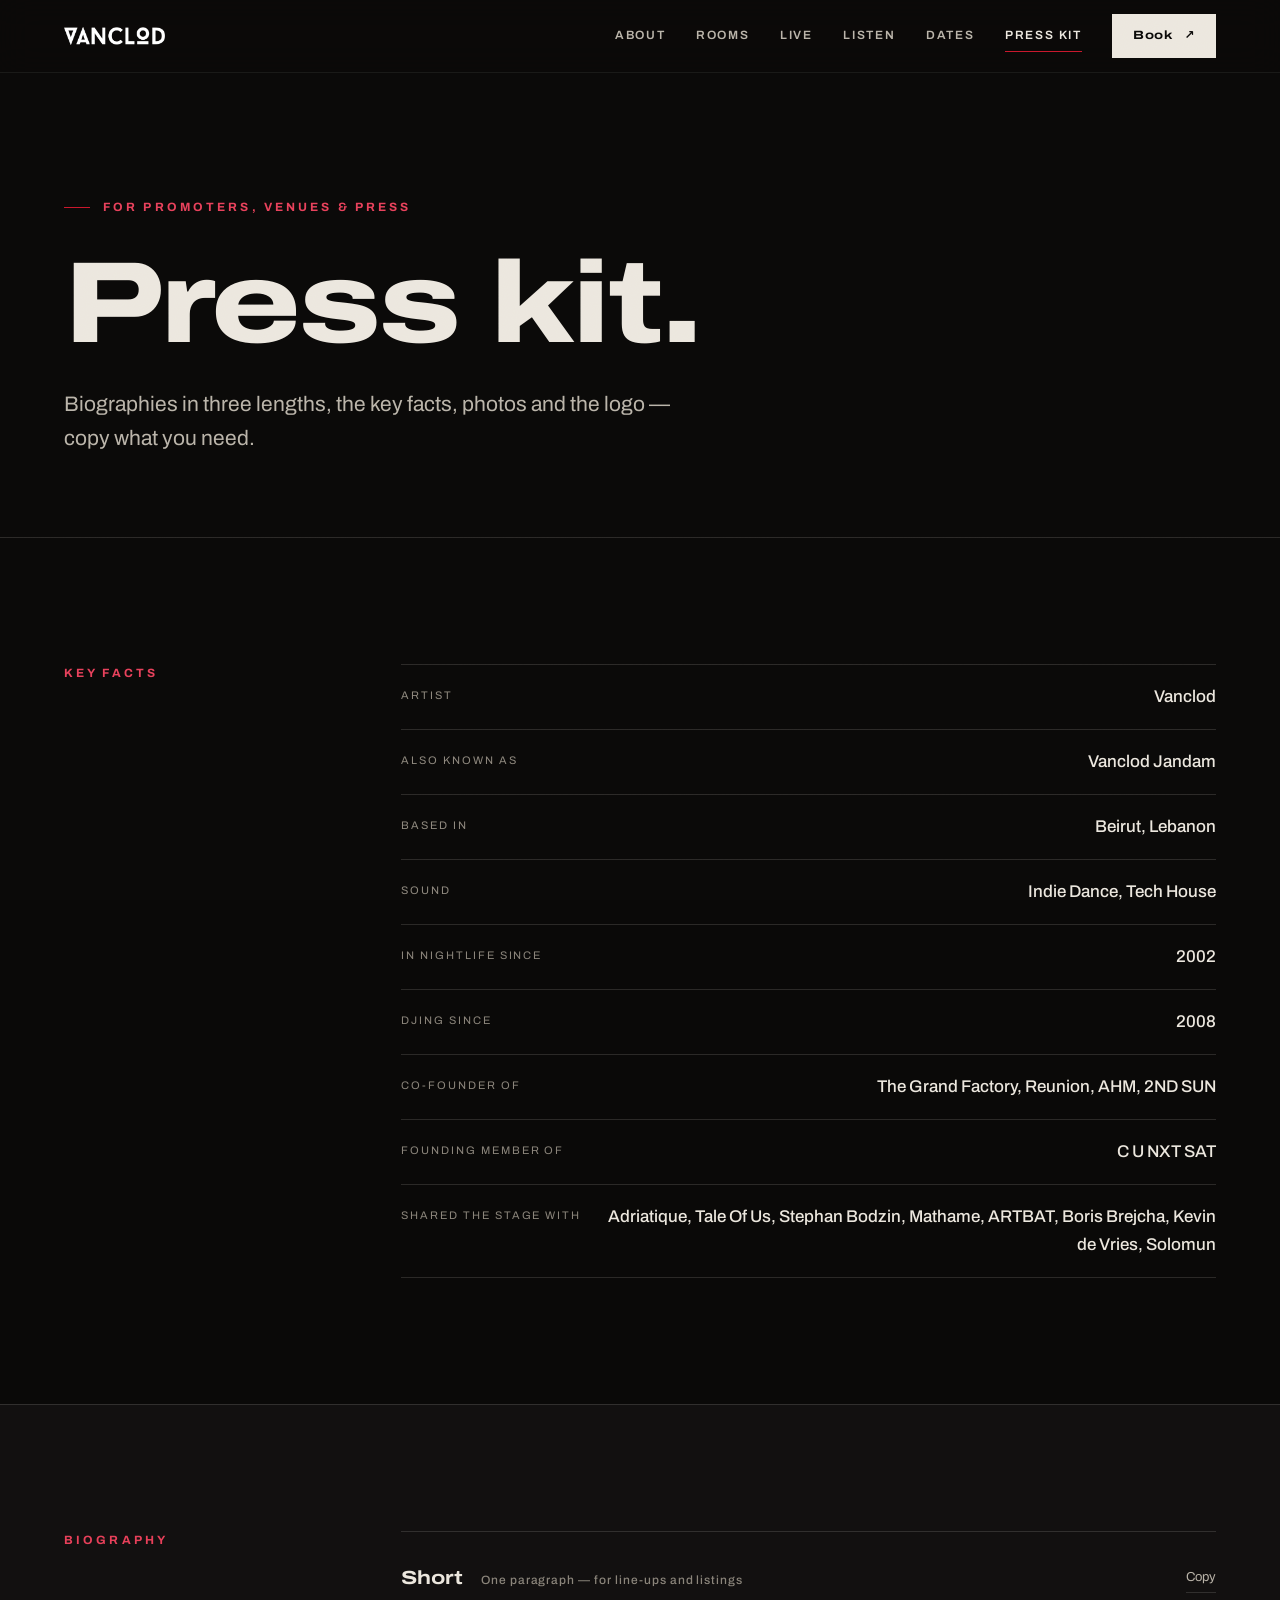
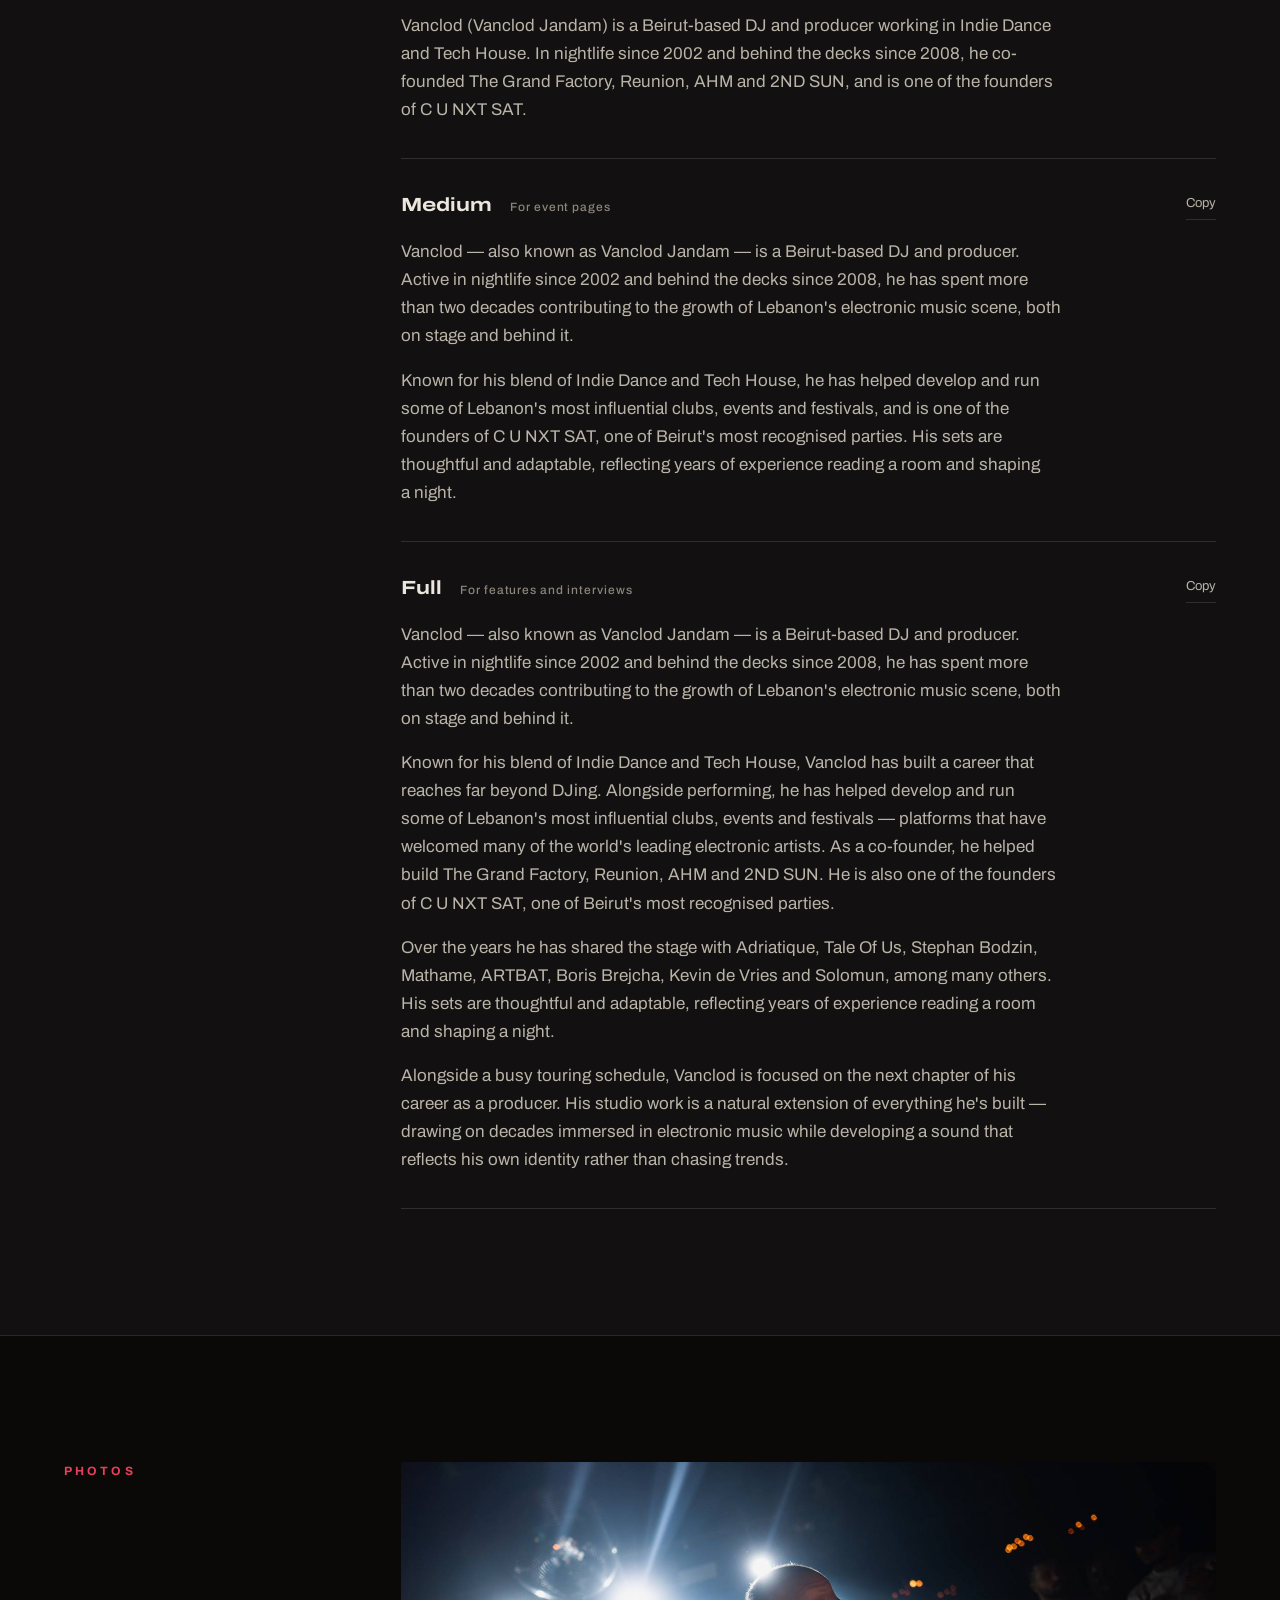
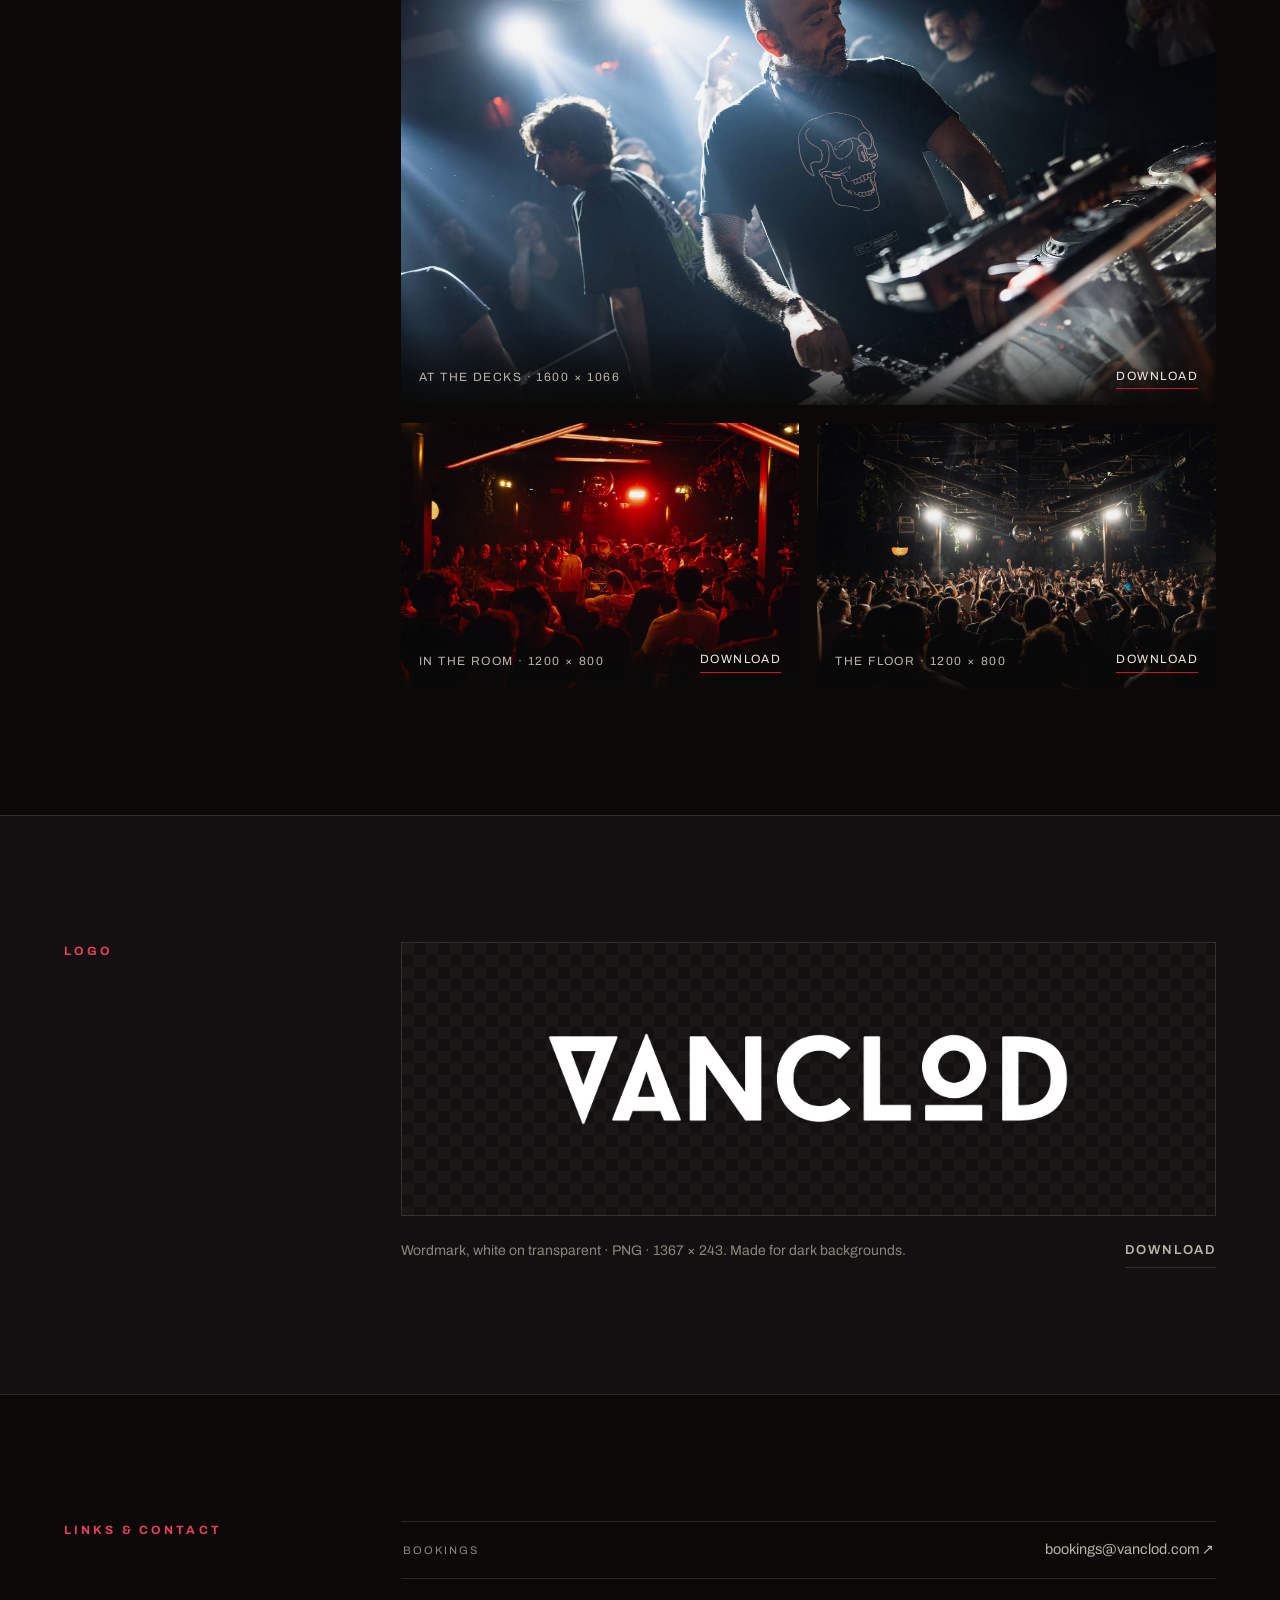
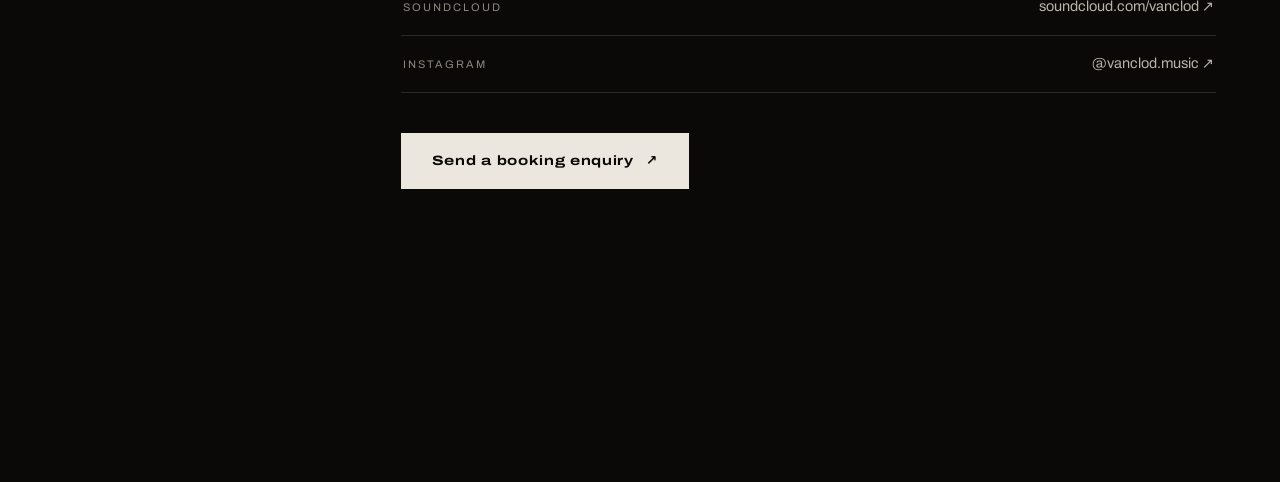
==== commit daa6719d: "Give the footer a proper base bar The giant faded wordmark read as a watermark, and the closing line" ====
--- a/press.html
+++ b/press.html
@@ -132,10 +132,16 @@
 
 <footer>
   <div class="wrap">
-    <img class="foot-mark" src="assets/img/wordmark.png" width="1367" height="243" alt="" loading="lazy">
     <div class="foot-base">
-      <span>Beirut, Lebanon · <a href="index.html">Back to the site</a></span>
-      <span>© <span data-year></span> Vanclod</span>
+      <a class="foot-logo" href="index.html" aria-label="Vanclod — home"><img src="assets/img/wordmark.png" width="1367" height="243" alt="" loading="lazy"></a>
+      <div class="foot-meta">
+        <span>Beirut, Lebanon</span>
+        <a href="mailto:bookings@vanclod.com" data-email><span data-email-text>bookings@vanclod.com</span></a>
+      </div>
+      <div class="foot-legal">
+        <span>© <span data-year></span> Vanclod. All rights reserved.</span>
+        <a href="index.html">Back to the site →</a>
+      </div>
     </div>
   </div>
 </footer>
--- a/assets/css/site.css
+++ b/assets/css/site.css
@@ -61,18 +61,14 @@
   padding:16px 30px;border:1px solid var(--bone);background:var(--bone);color:var(--ink);
   transition:background .3s var(--ease),color .3s var(--ease),border-color .3s var(--ease),transform .3s var(--ease);
 }
-.btn:hover{background:var(--crimson);border-color:var(--crimson);color:#fff}
 .btn:active{transform:translateY(1px) scale(.985)}
 .btn .arw{transition:transform .3s var(--ease)}
-.btn:hover .arw{transform:translate(3px,-3px)}
 .btn.ghost{background:transparent;color:var(--bone);border-color:var(--line)}
-.btn.ghost:hover{background:transparent;border-color:var(--crimson);color:var(--bone)}
 .btn[disabled]{opacity:.55;cursor:progress}
 .tlink{
   display:inline-flex;align-items:center;gap:10px;font-size:13px;font-weight:600;letter-spacing:.14em;text-transform:uppercase;
   color:var(--bone-dim);padding:6px 0;border-bottom:1px solid var(--line);transition:color .25s,border-color .25s;
 }
-.tlink:hover{color:var(--bone);border-color:var(--crimson)}
 
 /* ---------- nav ---------- */
 .nav{
@@ -89,8 +85,8 @@
   color:var(--bone-dim);transition:color .25s;
 }
 .nav-links a:not(.btn)::after{content:"";position:absolute;left:0;right:0;bottom:0;height:1px;background:var(--crimson);transform:scaleX(0);transform-origin:left;transition:transform .35s var(--ease)}
-.nav-links a:not(.btn):hover,.nav-links a[aria-current]{color:var(--bone)}
-.nav-links a:not(.btn):hover::after,.nav-links a[aria-current]::after{transform:scaleX(1)}
+.nav-links a[aria-current]{color:var(--bone)}
+.nav-links a[aria-current]::after{transform:scaleX(1)}
 .nav-links .btn{padding:11px 20px;font-size:12px}
 .nav-progress{position:absolute;left:0;bottom:-1px;height:1px;width:100%;background:var(--crimson);transform:scaleX(0);transform-origin:left}
 .nav-toggle{display:none;background:none;border:none;cursor:pointer;padding:10px;margin-right:-10px}
@@ -101,9 +97,12 @@
 .nav-toggle[aria-expanded="true"] span:nth-child(3){transform:translateY(-8px) rotate(-45deg)}
 
 /* ---------- hero ---------- */
-.hero{position:relative;min-height:100svh;display:flex;align-items:flex-end;overflow:hidden;isolation:isolate}
-.hero-bg{position:absolute;inset:-6% 0 -6% 0;z-index:-1;will-change:transform}
+.intro,main{position:relative;z-index:1;background:var(--ink)}
+.hero{position:sticky;top:var(--hero-top,0px);z-index:0;min-height:100svh;display:flex;align-items:flex-end;overflow:hidden;isolation:isolate}
+.hero-bg{position:absolute;inset:0;z-index:-1;will-change:transform;transform:scale(calc(1 + var(--hp,0) * .1))}
 .hero-bg img{width:100%;height:100%;object-fit:cover;object-position:52% 30%;filter:saturate(.92) contrast(1.05);animation:heroIn 2.4s var(--ease) both}
+/* the image darkens as it scrolls away: an overlay's opacity, not a filter, so phones only composite */
+.hero-bg::after{content:"";position:absolute;inset:0;background:var(--ink);opacity:calc(var(--hp,0) * .55)}
 @keyframes heroIn{from{transform:scale(1.09);opacity:.2}to{transform:scale(1);opacity:1}}
 .hero::before{content:"";position:absolute;inset:0;z-index:-1;
   background:
@@ -111,7 +110,7 @@
     linear-gradient(90deg,rgba(10,9,8,.74) 0%,rgba(10,9,8,.38) 36%,transparent 66%),
     linear-gradient(180deg,rgba(10,9,8,.55) 0%,rgba(10,9,8,.05) 26%,rgba(10,9,8,.5) 56%,rgba(10,9,8,.93) 84%,var(--ink) 100%);
 }
-.hero-inner{width:100%;padding-bottom:clamp(36px,6vh,72px)}
+.hero-inner{width:100%;padding-top:110px;padding-bottom:clamp(36px,6vh,72px);opacity:calc(1 - var(--hp,0) * 1.5);transform:translateY(calc(var(--hp,0) * -70px))}
 .hero .eyebrow{color:var(--bone-dim);font-weight:600;letter-spacing:.24em;margin-bottom:26px}
 .hero .eyebrow::before{width:38px}
 
@@ -145,97 +144,105 @@
 
 /* ---------- sections ---------- */
 section{position:relative}
+[data-sec]{--p:1;--q:1;--e:clamp(0,calc(var(--p) * 1.35 - .08),1)}
 .pad{padding:clamp(90px,14vh,170px) 0}
 .rule{border-top:1px solid var(--line)}
 .tint{background:var(--ink-2)}
 
 .js [data-reveal]{opacity:0;transform:translateY(26px);transition:opacity 1s var(--ease),transform 1s var(--ease);transition-delay:calc(var(--d,0) * 90ms)}
 .js [data-reveal].in{opacity:1;transform:none}
-/* the clip sits on the inner picture: a fully clipped element never reports as intersecting */
-[data-clip] > picture{display:block;height:100%}
-.js [data-clip] > picture{clip-path:inset(0 0 100% 0);transition:clip-path 1.3s var(--ease)}
-.js [data-clip].in > picture{clip-path:inset(0)}
-.js [data-clip] img{transform:scale(1.12);transition:transform 1.8s var(--ease)}
-.js [data-clip].in img{transform:scale(1)}
-
-/* ---------- statement ---------- */
-.statement{padding:clamp(110px,20vh,230px) 0}
-.statement p{font-stretch:125%;font-weight:800;font-size:clamp(30px,6.2vw,92px);line-height:1.02;letter-spacing:-.025em;max-width:16ch}
+
+/* ---------- statement: slides over the pinned hero while the logo's V draws itself ---------- */
+.statement{z-index:1;background:var(--ink);padding:clamp(120px,22vh,250px) 0 clamp(150px,26vh,300px);overflow:hidden;box-shadow:0 -40px 80px -10px rgba(0,0,0,.7)}
+.statement p{position:relative;font-stretch:125%;font-weight:800;font-size:clamp(30px,6.2vw,92px);line-height:1.02;letter-spacing:-.025em;max-width:16ch}
 .statement .w{transition:opacity .5s ease,color .5s ease}
 .js .statement .w{opacity:.16}
 .js .statement .w.on{opacity:1}
 .statement .w.hot.on{color:var(--crimson-hi)}
-
-/* ---------- about ---------- */
+.st-v{position:absolute;right:-6vw;top:50%;width:min(56vw,820px);transform:translateY(-50%) rotate(calc(var(--q) * 8deg - 4deg));fill:none;stroke:var(--crimson);stroke-width:2;opacity:.5}
+.st-v path{stroke-dasharray:1;stroke-dashoffset:calc(1 - min(1,var(--q) * 1.9))}
+
+/* ---------- about: the one paper page, cut on the angle of the V ---------- */
+.about{--slant:clamp(30px,5.5vw,100px);z-index:2;background:var(--bone);color:var(--ink);
+  clip-path:polygon(0 0,100% var(--slant),100% 100%,0 calc(100% - var(--slant)));
+  margin:calc(var(--slant) * -1) 0;padding:calc(clamp(80px,12vh,150px) + var(--slant)) 0}
+.about .eyebrow{color:var(--crimson)}
 .about-grid{display:grid;grid-template-columns:1.5fr 1fr;gap:clamp(40px,7vw,120px);align-items:start}
-.about-body p{color:var(--bone-dim);margin-bottom:22px;max-width:60ch}
-.about-body p:first-child{font-size:clamp(19px,1.9vw,24px);line-height:1.5;color:var(--bone)}
-.about-body strong{color:var(--bone);font-weight:600}
+.about-body p{color:#3d3934;margin-bottom:22px;max-width:60ch}
+.about-body p:first-child{font-stretch:112%;font-weight:600;font-size:clamp(21px,2.3vw,31px);line-height:1.32;letter-spacing:-.01em;color:var(--ink);max-width:30ch;margin-bottom:34px}
+.about-body strong{color:var(--ink);font-weight:700}
 .facts{border-top:1px solid var(--line)}
 .facts div{display:flex;justify-content:space-between;gap:20px;padding:18px 0;border-bottom:1px solid var(--line)}
 .facts dt{font-size:11px;letter-spacing:.18em;text-transform:uppercase;color:var(--muted);flex:none;padding-top:3px}
 .facts dd{text-align:right;font-weight:500;color:var(--bone)}
-
-/* ---------- chapters: horizontal inside vertical ---------- */
+.about .facts,.about .facts div{border-color:rgba(10,9,8,.2)}
+.about .facts dt{color:#6d675e}
+.about .facts dd{color:var(--ink);font-weight:600}
+.about ::selection{background:var(--ink);color:var(--bone)}
+
+/* ---------- chapters ----------
+   On a large screen the four chapters ride sideways while the section is pinned.
+   Everywhere else (phones, tablets, short windows, no JS) they simply stack, so nothing
+   asks for a sideways swipe and nobody scrolls past them. */
 .chapters{border-top:1px solid var(--line);background:var(--ink-2)}
 .ch-pin{padding:clamp(80px,12vh,130px) 0}
 .ch-head{width:100%;display:flex;justify-content:space-between;align-items:flex-end;gap:24px;margin-bottom:clamp(30px,6vh,64px)}
 .ch-head .eyebrow{margin-bottom:0}
-.ch-count{font-size:12px;letter-spacing:.2em;color:var(--muted)}
+.ch-count{font-size:12px;letter-spacing:.2em;color:var(--muted);display:none}
 .ch-count b{color:var(--bone);font-weight:600}
-.ch-track{display:flex;gap:clamp(24px,4vw,64px);padding:0 var(--gutter);overflow-x:auto;scroll-snap-type:x mandatory;scrollbar-width:none}
-.ch-track::-webkit-scrollbar{display:none}
-.ch{flex:none;width:min(84vw,760px);scroll-snap-align:start;padding:34px 0 0;border-top:1px solid var(--line);position:relative}
+.ch-track{display:grid;gap:0 clamp(32px,5vw,72px);padding:0 var(--gutter)}
+.ch{padding:30px 0 48px;border-top:1px solid var(--line);position:relative}
 .ch::before{content:"";position:absolute;top:-4px;left:0;width:7px;height:7px;border-radius:50%;background:var(--crimson)}
 .ch .k{font-size:12px;letter-spacing:.2em;text-transform:uppercase;color:var(--muted);margin-bottom:22px}
-.ch .big{font-stretch:125%;font-weight:800;font-size:clamp(64px,13vw,190px);line-height:.9;letter-spacing:-.04em;margin-bottom:28px;white-space:nowrap}
-.ch .big.word{font-size:clamp(38px,7.4vw,108px);letter-spacing:-.03em;line-height:.95;white-space:normal}
+.ch .big{font-stretch:125%;font-weight:800;font-size:clamp(64px,17vw,190px);line-height:.9;letter-spacing:-.04em;margin-bottom:24px;white-space:nowrap}
+.ch .big.word{font-size:clamp(34px,9vw,108px);letter-spacing:-.03em;line-height:.95;white-space:normal}
+.js .ch .big{color:transparent;-webkit-text-stroke:1.5px var(--bone-dim);transition:color .7s var(--ease),-webkit-text-stroke-color .7s}
+.js .ch.on .big{color:var(--bone);-webkit-text-stroke-color:var(--bone)}
 .ch h3{font-stretch:125%;font-weight:700;font-size:clamp(19px,2vw,26px);line-height:1.15;margin-bottom:12px}
 .ch p{color:var(--bone-dim);max-width:44ch}
 .ch-bar{height:1px;background:var(--line);margin:clamp(30px,6vh,60px) var(--gutter) 0;position:relative;display:none}
 .ch-bar i{position:absolute;inset:0;background:var(--crimson);transform:scaleX(0);transform-origin:left}
+@media (min-width:600px){.ch-track{grid-template-columns:1fr 1fr}}
 .chapters.pinned{height:calc(100svh + var(--ch-len,0px))}
 .chapters.pinned .ch-pin{position:sticky;top:0;height:100svh;display:flex;flex-direction:column;justify-content:center;overflow:hidden;padding:70px 0 0}
-.chapters.pinned .ch-track{overflow:visible;will-change:transform;scroll-snap-type:none}
-.chapters.pinned .ch-bar{display:block}
-
-/* ---------- rooms ---------- */
+.chapters.pinned .ch-count,.chapters.pinned .ch-bar{display:block}
+.chapters.pinned .ch-track{display:flex;grid-template-columns:none;gap:clamp(24px,4vw,64px);will-change:transform}
+.chapters.pinned .ch{flex:none;width:min(84vw,760px);padding:34px 0 0}
+.chapters.pinned .ch .big{font-size:clamp(64px,13vw,190px)}
+.chapters.pinned .ch .big.word{font-size:clamp(38px,7.4vw,108px)}
+
+/* ---------- rooms: enters through a V notch, and the photo opens out of a triangle ---------- */
+.vnotch{position:absolute;top:-1px;left:0;right:0;height:clamp(40px,9vw,150px);background:var(--ink-2);clip-path:polygon(0 0,100% 0,50% 100%)}
+#rooms{padding-top:calc(clamp(90px,14vh,170px) + clamp(40px,9vw,150px))}
 .rooms-grid{display:grid;grid-template-columns:1.05fr 1fr;gap:clamp(40px,6vw,96px);align-items:start}
-.rooms-lede{font-size:clamp(17px,1.7vw,21px);line-height:1.5;color:var(--bone-dim);max-width:40ch;margin-bottom:48px}
+.rooms-lede{font-size:clamp(17px,1.7vw,21px);line-height:1.5;color:var(--bone-dim);max-width:40ch;margin-bottom:48px;font-weight:500}
 .rooms-lede b{color:var(--bone);font-weight:600}
 .venues{list-style:none;border-top:1px solid var(--line)}
 .venue{display:flex;align-items:baseline;gap:22px;padding:28px 4px;border-bottom:1px solid var(--line);position:relative;transition:padding-left .45s var(--ease)}
 .venue::before{content:"";position:absolute;inset:0;background:linear-gradient(90deg,rgba(200,23,43,.1),transparent 70%);opacity:0;transition:opacity .4s}
-.venue:hover{padding-left:18px}
-.venue:hover::before{opacity:1}
 .venue .idx{font-size:12px;color:var(--crimson-hi);font-weight:700;letter-spacing:.1em;width:28px;flex:none}
 .venue .name{font-weight:800;font-size:clamp(24px,3.6vw,44px);letter-spacing:-.015em;line-height:1;font-variation-settings:"wdth" 100;transition:font-variation-settings .5s var(--ease)}
-.venue:hover .name{font-variation-settings:"wdth" 125}
 .venue .role{margin-left:auto;font-size:11px;letter-spacing:.18em;text-transform:uppercase;color:var(--muted);flex:none}
-.rooms-photo{position:sticky;top:110px;aspect-ratio:4/5;overflow:hidden;background:var(--ink-3)}
-.rooms-photo img,.studio-photo img{width:100%;height:100%;object-fit:cover}
+.rooms-photo{position:sticky;top:110px;aspect-ratio:4/5;overflow:hidden;background:var(--ink-3);
+  clip-path:polygon(0 0,100% 0,calc(50% + var(--e) * 50%) 100%,calc(50% - var(--e) * 50%) 100%)}
+.rooms-photo picture{display:block;height:100%}
+.rooms-photo img{width:100%;height:100%;object-fit:cover;transform:scale(calc(1.18 - var(--e) * .18))}
 .rooms-photo::after{content:"";position:absolute;inset:0;background:linear-gradient(200deg,transparent 45%,rgba(10,9,8,.55));pointer-events:none}
-.cap{position:absolute;left:18px;bottom:16px;z-index:1;font-size:11px;letter-spacing:.18em;text-transform:uppercase;color:var(--bone-dim)}
-
-/* ---------- stage ---------- */
-.stage{overflow:hidden}
-.stage-head{display:flex;justify-content:space-between;align-items:flex-end;gap:30px;flex-wrap:wrap;margin-bottom:56px}
+.cap{position:absolute;left:18px;bottom:16px;z-index:1;font-size:11px;letter-spacing:.18em;text-transform:uppercase;color:var(--bone-dim);opacity:var(--e)}
+
+/* ---------- stage: the lineup, set plainly so every name can be read ---------- */
+.stage-head{display:flex;justify-content:space-between;align-items:flex-end;gap:30px;flex-wrap:wrap}
 .stage-head h2{font-size:clamp(30px,4.6vw,60px);max-width:14ch}
 .stage-head p{color:var(--bone-dim);max-width:36ch;font-size:15.5px}
-.marquee{border-top:1px solid var(--line);padding:30px 0;
-  -webkit-mask-image:linear-gradient(90deg,transparent,#000 8%,#000 92%,transparent);mask-image:linear-gradient(90deg,transparent,#000 8%,#000 92%,transparent)}
-.marquee:last-of-type{border-bottom:1px solid var(--line)}
-.mtrack{display:flex;width:max-content;animation:slide 38s linear infinite}
-.marquee.rev .mtrack{animation-direction:reverse;animation-duration:46s}
-.marquee:hover .mtrack{animation-play-state:paused}
-.mtrack span{font-stretch:125%;font-weight:800;font-size:clamp(30px,5.2vw,68px);letter-spacing:-.02em;line-height:1;padding:0 30px;display:flex;align-items:center;gap:60px;white-space:nowrap;transition:color .3s}
-.mtrack span::after{content:"";width:9px;height:9px;border-radius:50%;background:var(--crimson);flex:none}
-.marquee.rev .mtrack span{color:transparent;-webkit-text-stroke:1px var(--bone-dim)}
-.marquee.rev .mtrack span:hover{color:var(--bone)}
-@keyframes slide{to{transform:translateX(-50%)}}
-.stage .note{margin-top:36px;color:var(--muted);font-size:13px;letter-spacing:.04em}
+.lineup{list-style:none;display:grid;grid-template-columns:repeat(4,1fr);gap:0 clamp(24px,3vw,56px);margin-top:clamp(36px,5vw,64px);border-top:1px solid var(--line)}
+.lineup li{display:flex;align-items:baseline;gap:16px;padding:26px 0;border-bottom:1px solid var(--line)}
+.lineup li > span:last-child{font-stretch:125%;font-weight:800;font-size:clamp(22px,2.1vw,32px);letter-spacing:-.02em;line-height:1.05;text-wrap:balance}
+.lineup .idx{font-size:11px;font-weight:700;letter-spacing:.1em;color:var(--crimson-hi);flex:none;width:24px}
+.stage .note{color:var(--muted);font-size:13px;letter-spacing:.04em;margin-top:26px}
 
 /* ---------- listen ---------- */
+.listen{background:radial-gradient(80% 90% at 74% 40%,#2a0c12,#140a0b 60%,var(--ink) 100%);
+  clip-path:circle(calc(var(--p) * var(--p) * 175vmax) at 72% min(46svh,420px))}
 .listen-grid{display:grid;grid-template-columns:1fr 1.1fr;gap:clamp(40px,6vw,96px);align-items:start}
 .listen h2{font-size:clamp(38px,6.4vw,92px);margin-bottom:28px}
 .listen-lede{color:var(--bone-dim);max-width:42ch;margin-bottom:38px}
@@ -243,51 +250,67 @@
 .genres span{border:1px solid var(--line);padding:9px 16px;font-size:12px;font-weight:600;letter-spacing:.14em;text-transform:uppercase;color:var(--bone-dim)}
 .channels{display:grid;gap:12px}
 .channel{display:flex;align-items:center;gap:16px;padding:20px 24px;border:1px solid var(--line);background:var(--ink);transition:border-color .3s,background .3s,transform .4s var(--ease)}
-.channel:hover{border-color:var(--crimson);background:var(--ink-3);transform:translateX(6px)}
 .channel svg{width:24px;height:24px;flex:none;fill:var(--bone)}
 .channel .c-t{font-stretch:125%;font-weight:700;font-size:16px;line-height:1.15}
 .channel .c-s{font-size:12.5px;color:var(--muted)}
 .channel .arw{margin-left:auto;color:var(--muted);transition:color .3s,transform .3s var(--ease)}
-.channel:hover .arw{color:var(--crimson-hi);transform:translate(3px,-3px)}
 .player{border:1px solid var(--line);background:var(--ink);min-height:450px;display:flex;position:relative}
 .player iframe{width:100%;height:450px;border:0;display:block}
 .player-facade{flex:1;display:flex;flex-direction:column;align-items:flex-start;justify-content:flex-end;gap:16px;padding:32px;cursor:pointer;border:0;text-align:left;
   background:linear-gradient(180deg,rgba(10,9,8,.2),rgba(10,9,8,.92)),url("../img/hero-960.webp") 60% 30%/cover}
 .player-facade .play{width:68px;height:68px;border-radius:50%;background:var(--bone);display:grid;place-items:center;transition:background .3s,transform .4s var(--ease)}
 .player-facade .play svg{width:22px;height:22px;fill:var(--ink);margin-left:3px;transition:fill .3s}
-.player-facade:hover .play{background:var(--crimson);transform:scale(1.06)}
-.player-facade:hover .play svg{fill:#fff}
 .player-facade .t{font-stretch:125%;font-weight:700;font-size:20px;line-height:1.15}
 .player-facade .s{font-size:12.5px;color:var(--bone-dim)}
 
-/* ---------- studio ---------- */
-.studio-grid{display:grid;grid-template-columns:1.1fr 1fr;gap:clamp(40px,6vw,96px);align-items:center}
-.studio-photo{position:relative;aspect-ratio:4/3;overflow:hidden;background:var(--ink-3)}
-.studio-photo::after{content:"";position:absolute;inset:0;background:radial-gradient(120% 100% at 30% 30%,transparent 45%,rgba(10,9,8,.5));pointer-events:none}
-.studio h2{font-size:clamp(32px,5vw,68px);margin-bottom:30px}
-.studio p{color:var(--bone-dim);max-width:50ch;margin-bottom:20px}
-
-/* ---------- dates ---------- */
+/* ---------- studio: a framed photo that opens to full bleed ---------- */
+.studio{min-height:118svh;display:flex;align-items:flex-end;overflow:hidden;isolation:isolate}
+.studio-frame{position:absolute;inset:0;z-index:-1;clip-path:inset(calc((1 - var(--e)) * 16%) calc((1 - var(--e)) * 22%))}
+.studio-frame picture{display:block;height:100%}
+.studio-frame img{width:100%;height:100%;object-fit:cover;object-position:50% 42%;transform:scale(calc(1.25 - var(--e) * .2))}
+.studio-frame::after{content:"";position:absolute;inset:0;background:
+  linear-gradient(0deg,rgba(10,9,8,.95) 0%,rgba(10,9,8,.55) 38%,rgba(10,9,8,.15) 70%),
+  linear-gradient(90deg,rgba(10,9,8,.7),transparent 60%)}
+.studio-copy{width:100%;padding-top:40svh;padding-bottom:clamp(70px,12vh,130px);opacity:clamp(0,calc(var(--p) * 3 - 1.7),1)}
+.studio h2{font-size:clamp(38px,7vw,110px);margin-bottom:30px}
+.studio p{color:var(--bone);max-width:50ch;margin-bottom:18px}
+
+/* ---------- dates: torn in along a perforation, printed as tickets ---------- */
+.dates{background:var(--ink-2)}
+.dates::before{content:"";position:absolute;left:0;right:0;top:-13px;height:14px;
+  background:radial-gradient(circle at 14px 14px,var(--ink-2) 12.5px,transparent 13.5px) 0 0/28px 14px repeat-x}
 .dates-head{display:flex;justify-content:space-between;align-items:flex-end;gap:24px;flex-wrap:wrap;margin-bottom:48px}
 .dates-head h2{font-size:clamp(30px,4.6vw,60px)}
-.shows{list-style:none;border-top:1px solid var(--line)}
-.show{display:grid;grid-template-columns:150px 1.2fr 1fr auto;gap:24px;align-items:center;padding:26px 4px;border-bottom:1px solid var(--line);transition:background .3s}
-.show:hover{background:linear-gradient(90deg,rgba(200,23,43,.08),transparent 70%)}
+.shows{list-style:none;display:grid;gap:16px}
+.ticket,.show{position:relative;display:grid;align-items:center;background:var(--ink);border:1px solid var(--line)}
+.ticket{grid-template-columns:1fr auto}
+.show{grid-template-columns:170px 1.2fr 1fr auto;transition:transform .5s var(--ease),border-color .3s}
+.show > *,.ticket > *{padding:clamp(22px,3vw,40px)}
+.ticket > :last-child,.show > :last-child{position:relative;align-self:stretch;display:flex;align-items:center;border-left:2px dashed var(--line)}
+.ticket > :last-child::before,.ticket > :last-child::after,.show > :last-child::before,.show > :last-child::after{
+  content:"";position:absolute;left:-12px;width:22px;height:22px;border-radius:50%;background:var(--ink-2);border:1px solid var(--line)}
+.ticket > :last-child::before,.show > :last-child::before{top:-12px}
+.ticket > :last-child::after,.show > :last-child::after{bottom:-12px}
+.ticket .k{font-size:11px;letter-spacing:.2em;text-transform:uppercase;color:var(--muted);margin-bottom:12px}
+.ticket b{display:block;font-stretch:125%;font-weight:800;font-size:clamp(22px,3vw,40px);line-height:1.02;letter-spacing:-.02em;margin-bottom:12px}
+.ticket p{color:var(--bone-dim);max-width:46ch}
 .show .d{font-stretch:125%;font-weight:800;font-size:30px;line-height:1;letter-spacing:-.02em}
 .show .d small{display:block;font-stretch:100%;font-weight:600;font-size:11px;letter-spacing:.18em;text-transform:uppercase;color:var(--muted);margin-top:6px}
 .show .e{font-stretch:125%;font-weight:700;font-size:19px;line-height:1.2}
 .show .v{color:var(--bone-dim);font-size:15px}
-.dates-empty{border:1px solid var(--line);padding:clamp(32px,5vw,60px);display:flex;justify-content:space-between;align-items:center;gap:30px;flex-wrap:wrap}
-.dates-empty p{color:var(--bone-dim);max-width:46ch}
-.dates-empty p b{display:block;color:var(--bone);font-stretch:125%;font-weight:700;font-size:20px;margin-bottom:8px}
 
 /* ---------- contact ---------- */
+.contact{overflow:hidden}
+.contact::before{content:"";position:absolute;top:0;left:0;right:0;height:2px;background:var(--crimson);transform:scaleX(var(--e));transform-origin:left}
+.ghost-word{position:absolute;top:clamp(10px,4vh,60px);left:0;white-space:nowrap;pointer-events:none;
+  font-stretch:125%;font-weight:900;font-size:clamp(120px,24vw,420px);line-height:.8;letter-spacing:-.05em;
+  color:transparent;-webkit-text-stroke:1.5px rgba(236,231,222,.09);transform:translateX(calc(12% - var(--q) * 55%))}
+.contact .wrap{position:relative}
 .contact-grid{display:grid;grid-template-columns:.85fr 1.15fr;gap:clamp(40px,6vw,96px);align-items:start}
 .contact h2{font-size:clamp(38px,6vw,84px);margin-bottom:24px}
 .contact-intro > p{color:var(--bone-dim);max-width:36ch;margin-bottom:34px}
 .direct{border-top:1px solid var(--line);margin-bottom:40px}
 .direct a{display:flex;align-items:center;justify-content:space-between;gap:14px;padding:16px 2px;border-bottom:1px solid var(--line);font-size:14.5px;color:var(--bone-dim);transition:color .25s,padding-left .35s var(--ease)}
-.direct a:hover{color:var(--bone);padding-left:10px}
 .direct .k{font-size:11px;letter-spacing:.18em;text-transform:uppercase;color:var(--muted)}
 .brief{font-size:13.5px;color:var(--muted)}
 .brief b{display:block;font-size:11px;letter-spacing:.18em;text-transform:uppercase;color:var(--bone-dim);margin-bottom:10px;font-weight:600}
@@ -320,21 +343,24 @@
 .form-note.err{color:var(--crimson-hi)}
 .form-note a{border-bottom:1px solid var(--line)}
 .linkbtn{background:none;border:0;border-bottom:1px solid var(--line);cursor:pointer;font-size:13px;color:var(--bone-dim);padding:4px 0;transition:color .25s,border-color .25s}
-.linkbtn:hover{color:var(--bone);border-color:var(--crimson)}
 
 /* ---------- footer ---------- */
-footer{border-top:1px solid var(--line);padding:clamp(60px,9vh,100px) 0 36px;overflow:hidden}
+footer{background:var(--ink-2);border-top:1px solid var(--line);padding:clamp(60px,9vh,100px) 0 36px;overflow:hidden}
 .foot-top{display:flex;justify-content:space-between;gap:40px;flex-wrap:wrap;margin-bottom:clamp(50px,9vh,100px)}
 .foot-cta{font-stretch:125%;font-weight:800;font-size:clamp(26px,3.6vw,46px);line-height:1.02;letter-spacing:-.02em;max-width:14ch}
 .foot-cta a{color:var(--crimson-hi);border-bottom:2px solid currentColor;transition:color .25s}
-.foot-cta a:hover{color:var(--bone)}
 .foot-cols{display:flex;gap:clamp(40px,7vw,110px)}
 .foot-cols b{display:block;font-size:11px;letter-spacing:.2em;text-transform:uppercase;color:var(--muted);font-weight:600;margin-bottom:16px}
 .foot-cols a{display:block;padding:5px 0;color:var(--bone-dim);font-size:15px;transition:color .25s}
-.foot-cols a:hover{color:var(--bone)}
-.foot-mark{width:100%;opacity:.09;margin-bottom:34px}
-.foot-base{display:flex;justify-content:space-between;gap:20px;flex-wrap:wrap;font-size:12px;color:var(--muted);letter-spacing:.06em}
-.foot-base a:hover{color:var(--bone)}
+.foot-base{
+  display:grid;grid-template-columns:auto 1fr auto;align-items:center;gap:20px 40px;
+  padding-top:28px;border-top:1px solid var(--line);
+  font-size:12px;color:var(--muted);letter-spacing:.06em;
+}
+.foot-logo img{height:16px;width:auto;opacity:.92}
+.foot-meta,.foot-legal{display:flex;flex-wrap:wrap;align-items:center;gap:8px 28px}
+.foot-meta{justify-content:center}
+.foot-meta a,.foot-legal a{color:var(--bone-dim);transition:color .25s}
 
 /* ---------- press page ---------- */
 .page-head{padding:clamp(150px,22vh,230px) 0 clamp(60px,9vh,100px)}
@@ -353,7 +379,6 @@
 .shot{position:relative;overflow:hidden;background:var(--ink-3)}
 .shot:first-child{grid-column:1 / -1}
 .shot img{width:100%;aspect-ratio:3/2;object-fit:cover;transition:transform 1.2s var(--ease)}
-.shot:hover img{transform:scale(1.04)}
 .shot .bar{position:absolute;left:0;right:0;bottom:0;display:flex;justify-content:space-between;align-items:center;gap:16px;padding:40px 18px 16px;background:linear-gradient(transparent,rgba(10,9,8,.9));font-size:12px;letter-spacing:.12em;text-transform:uppercase;color:var(--bone-dim)}
 .shot .bar a{color:var(--bone);border-bottom:1px solid var(--crimson);padding-bottom:2px}
 .logo-tile{border:1px solid var(--line);padding:clamp(40px,7vw,90px);display:grid;place-items:center;background:
@@ -367,14 +392,20 @@
 .lost h1{font-size:clamp(30px,5vw,64px);margin:-.4em 0 18px}
 .lost p{color:var(--bone-dim);margin-bottom:34px}
 
+@media (min-width:900px) and (min-height:780px){
+  footer{position:sticky;bottom:0;z-index:0}
+}
+
 /* ---------- responsive ---------- */
 @media (max-width:1000px){
   .about-grid,.rooms-grid,.studio-grid,.contact-grid,.listen-grid,.kit-grid{grid-template-columns:1fr}
+  .lineup{grid-template-columns:1fr 1fr}
   .rooms-photo{position:relative;top:auto;aspect-ratio:16/10;order:-1}
   .studio-photo{order:-1}
   .kit-grid > h2{position:static}
-  .show{grid-template-columns:110px 1fr auto;row-gap:6px}
-  .show .v{grid-column:2}
+  .show{grid-template-columns:130px 1fr auto}
+  .show .v{display:none}
+  .studio-frame{clip-path:inset(calc((1 - var(--e)) * 10%) calc((1 - var(--e)) * 8%))}
 }
 @media (max-width:820px){
   .nav-toggle{display:block;position:relative;z-index:calc(var(--z-menu) + 1)}
@@ -390,6 +421,8 @@
   .nav-links a:not(.btn)::after{display:none}
   .nav-links .btn{margin-top:26px;padding:16px 30px;font-size:13.5px}
   body.locked{overflow:hidden}
+  .foot-base{grid-template-columns:1fr;gap:18px;padding-top:24px}
+  .foot-meta{justify-content:flex-start}
 }
 @media (max-width:640px){
   body{font-size:16px}
@@ -397,21 +430,65 @@
   .hero-meta div:nth-child(2){text-align:right}
   .hero-meta div:nth-child(3){display:none}
   .venue .role{display:none}
+  .lineup{grid-template-columns:1fr}
+  .lineup li{padding:20px 0}
+  .lineup li > span:last-child{font-size:clamp(24px,7vw,30px)}
   form.booking{grid-template-columns:1fr}
   .shots{grid-template-columns:1fr}
   .foot-cols{gap:48px}
-  .show{grid-template-columns:1fr auto}
-  .show .d{grid-column:1 / -1;font-size:24px}
-  .show .v{grid-column:1}
+  .foot-meta{flex-direction:column;align-items:flex-start;gap:10px}
+  .foot-legal{flex-direction:column;align-items:flex-start;gap:10px}
+  .show,.ticket{grid-template-columns:1fr}
+  .ticket > :last-child,.show > :last-child{border-left:0;border-top:2px dashed var(--line)}
+  .ticket > :last-child::before,.show > :last-child::before{top:-12px;left:-12px}
+  .ticket > :last-child::after,.show > :last-child::after{top:-12px;bottom:auto;left:auto;right:-12px}
+  .ghost-word{top:4px;font-size:22vw}
+  .player{min-height:380px}
+  .player iframe{height:380px}
+}
+
+/* ---------- hover only where there is a pointer: on touch a tap would otherwise stick ---------- */
+@media (hover:hover){
+  .btn:hover{background:var(--crimson);border-color:var(--crimson);color:#fff}
+  .btn:hover .arw{transform:translate(3px,-3px)}
+  .btn.ghost:hover{background:transparent;border-color:var(--crimson);color:var(--bone)}
+  .tlink:hover{color:var(--bone);border-color:var(--crimson)}
+  .nav-links a:not(.btn):hover{color:var(--bone)}
+  .nav-links a:not(.btn):hover::after{transform:scaleX(1)}
+  .venue:hover{padding-left:18px}
+  .venue:hover::before{opacity:1}
+  .venue:hover .name{font-variation-settings:"wdth" 125}
+  .channel:hover{border-color:var(--crimson);background:var(--ink-3);transform:translateX(6px)}
+  .channel:hover .arw{color:var(--crimson-hi);transform:translate(3px,-3px)}
+  .player-facade:hover .play{background:var(--crimson);transform:scale(1.06)}
+  .player-facade:hover .play svg{fill:#fff}
+  .show:hover,.ticket:hover{border-color:rgba(236,231,222,.3)}
+  .show:hover{transform:translateX(8px)}
+  .direct a:hover{color:var(--bone);padding-left:10px}
+  .linkbtn:hover{color:var(--bone);border-color:var(--crimson)}
+  .foot-cta a:hover{color:var(--bone)}
+  .foot-cols a:hover,.foot-base a:hover{color:var(--bone)}
+  .foot-logo:hover img{opacity:1}
+  .shot:hover img{transform:scale(1.04)}
+}
+
+/* ---------- phones and tablets: the same scroll story, told with transforms and opacity only ----------
+   Per-frame clip-path and blend modes repaint the whole section on every scroll tick, which is what
+   stutters on a phone. Here each of those becomes a composited property, so the effect keeps up with the thumb. */
+@media (max-width:1000px),(pointer:coarse){
+  body::after{mix-blend-mode:normal;opacity:.05}
+  .listen{clip-path:none;overflow:hidden}
+  .listen .wrap{opacity:var(--e);transform:translateY(calc((1 - var(--e)) * 36px))}
+  .studio-frame{clip-path:none;transform:scale(calc(.84 + var(--e) * .16));transform-origin:50% 55%}
+  .studio-frame img{transform:none}
+  .rooms-photo{clip-path:none;opacity:var(--e);transform:translateY(calc((1 - var(--e)) * 24px))}
+  .rooms-photo img{transform:scale(calc(1.1 - var(--e) * .1))}
+  .nav.scrolled,.nav.solid{-webkit-backdrop-filter:blur(10px);backdrop-filter:blur(10px)}
 }
 @media (prefers-reduced-motion:reduce){
   html{scroll-behavior:auto}
   *,*::before,*::after{animation-duration:.01ms!important;animation-iteration-count:1!important;transition-duration:.01ms!important;transition-delay:0s!important}
   .js [data-reveal],.js .hero [data-in]{opacity:1;transform:none}
-  .js [data-clip] > picture{clip-path:none}
-  .js [data-clip] img{transform:none}
   .js .statement .w{opacity:1}
-  .mtrack{flex-wrap:wrap;width:auto;justify-content:center;row-gap:18px;animation:none}
-  .mtrack span[aria-hidden]{display:none}
-  .marquee{-webkit-mask-image:none;mask-image:none}
-}
+  .hero{position:relative}
+}
